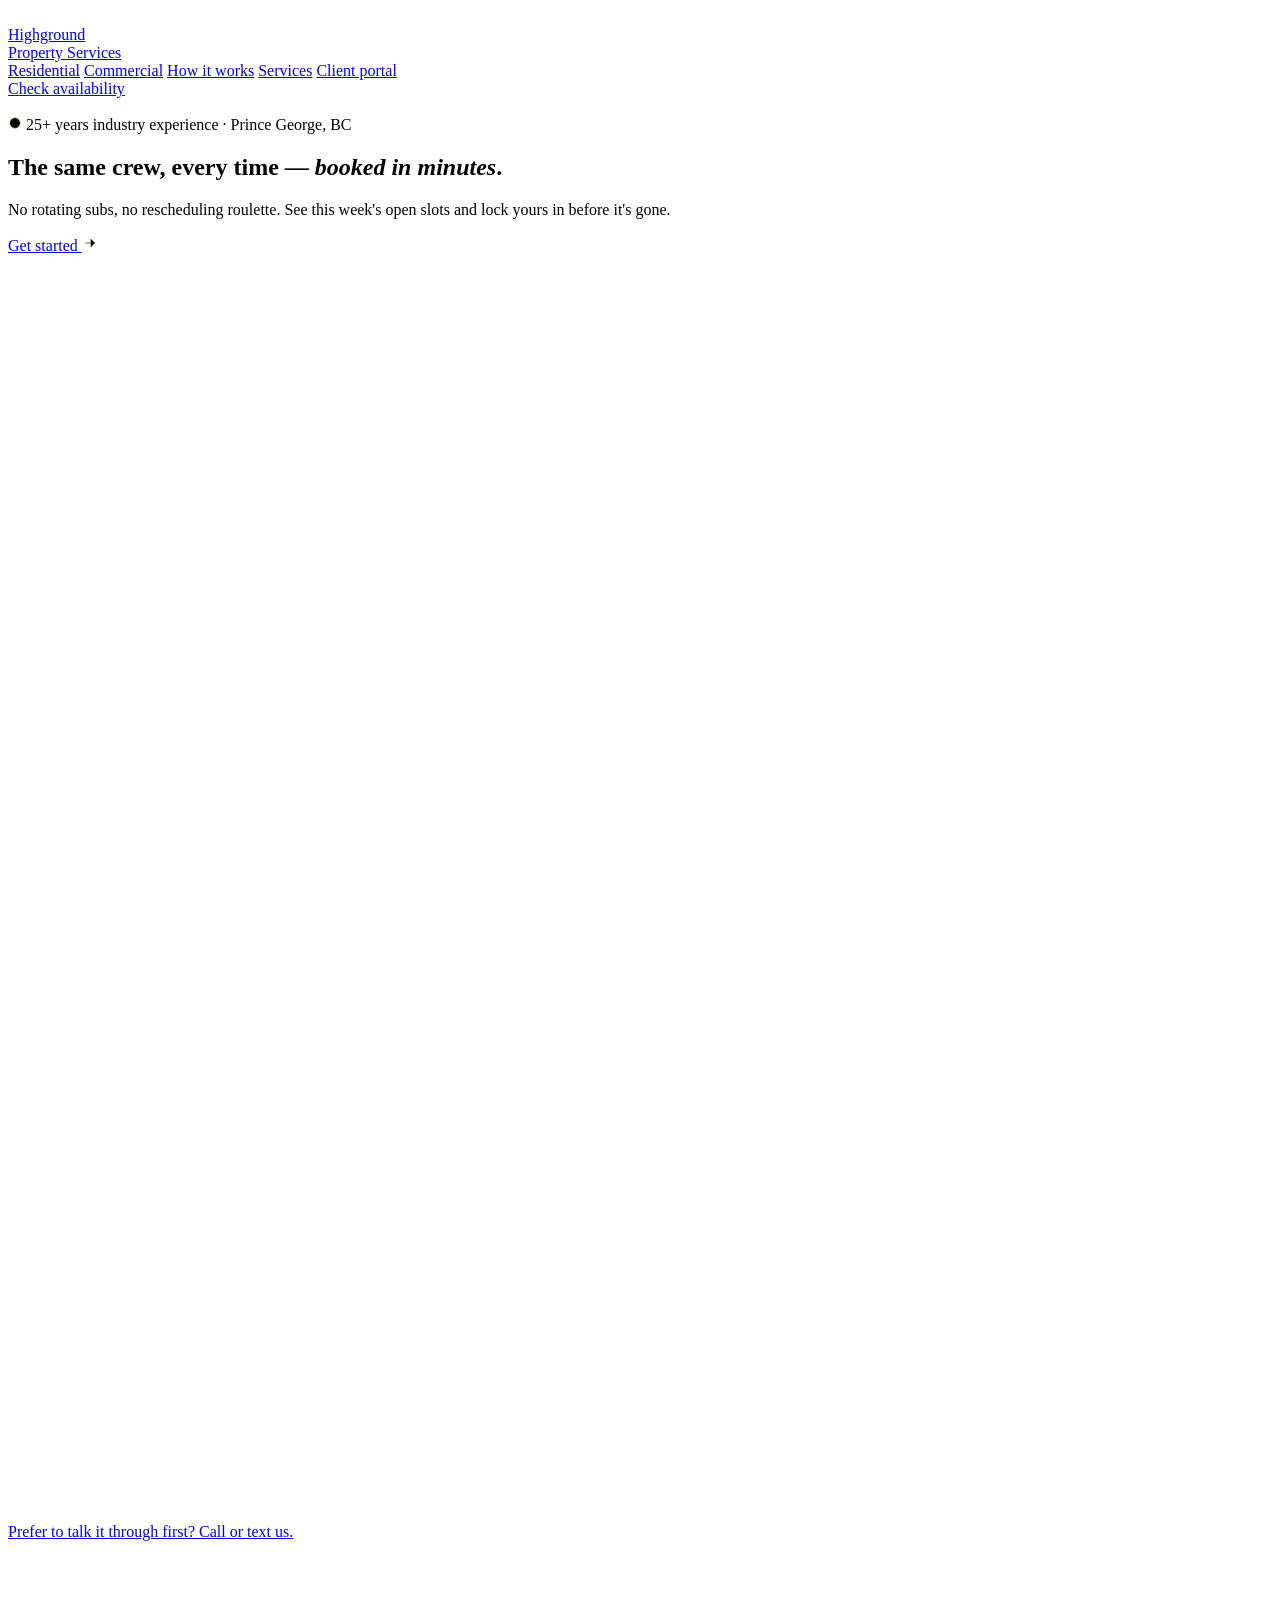
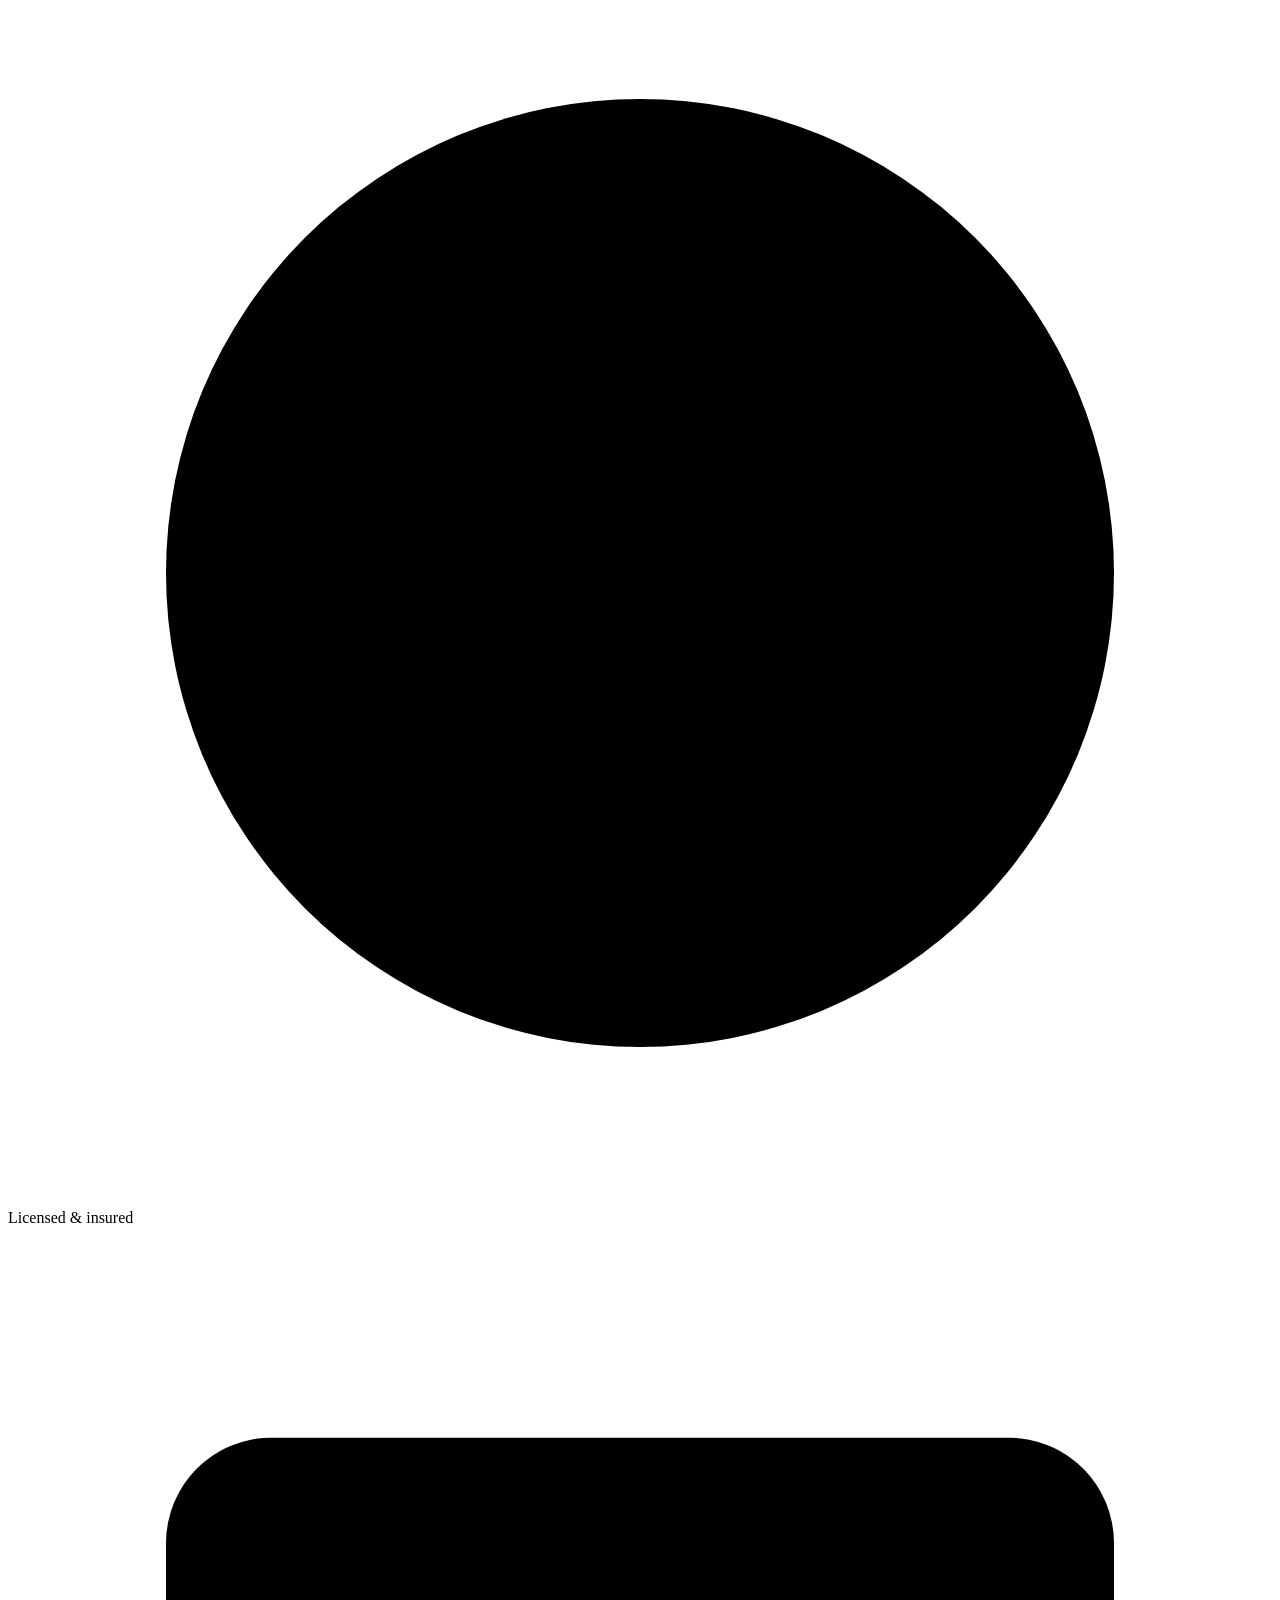
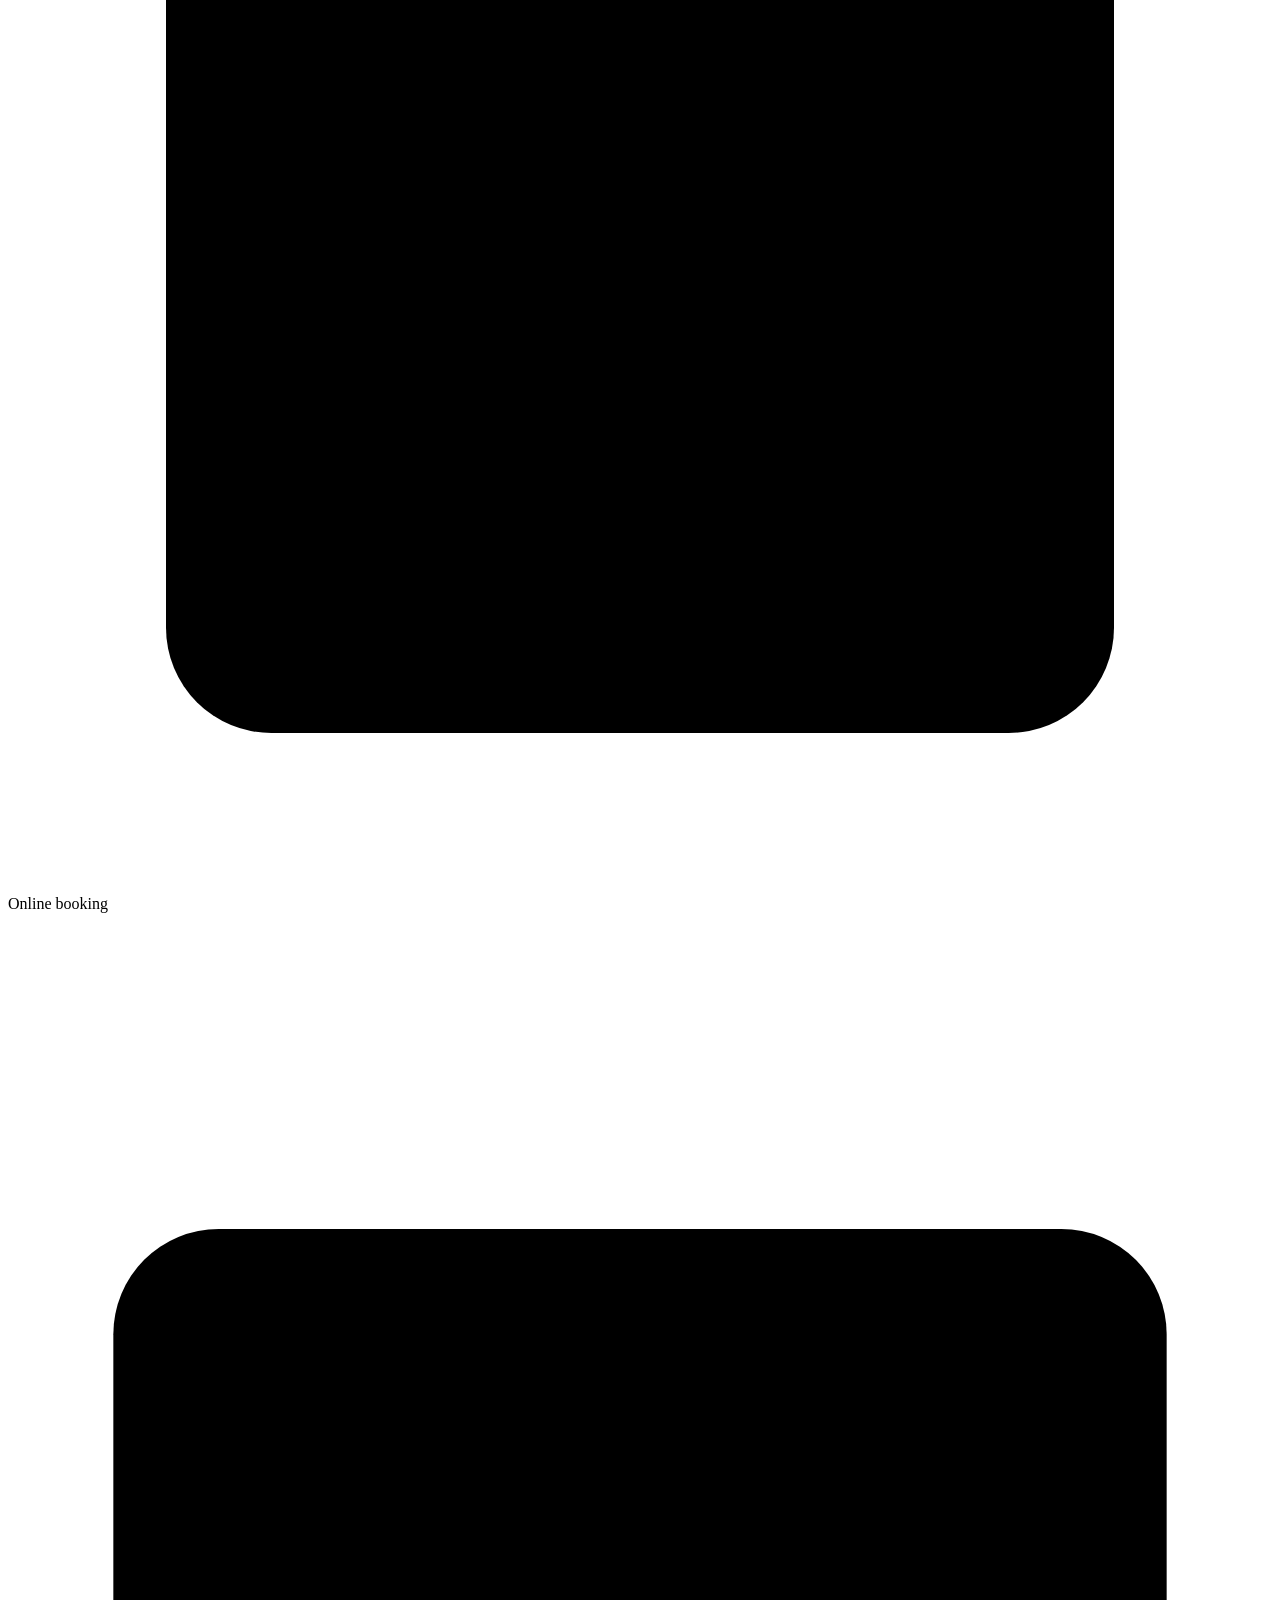
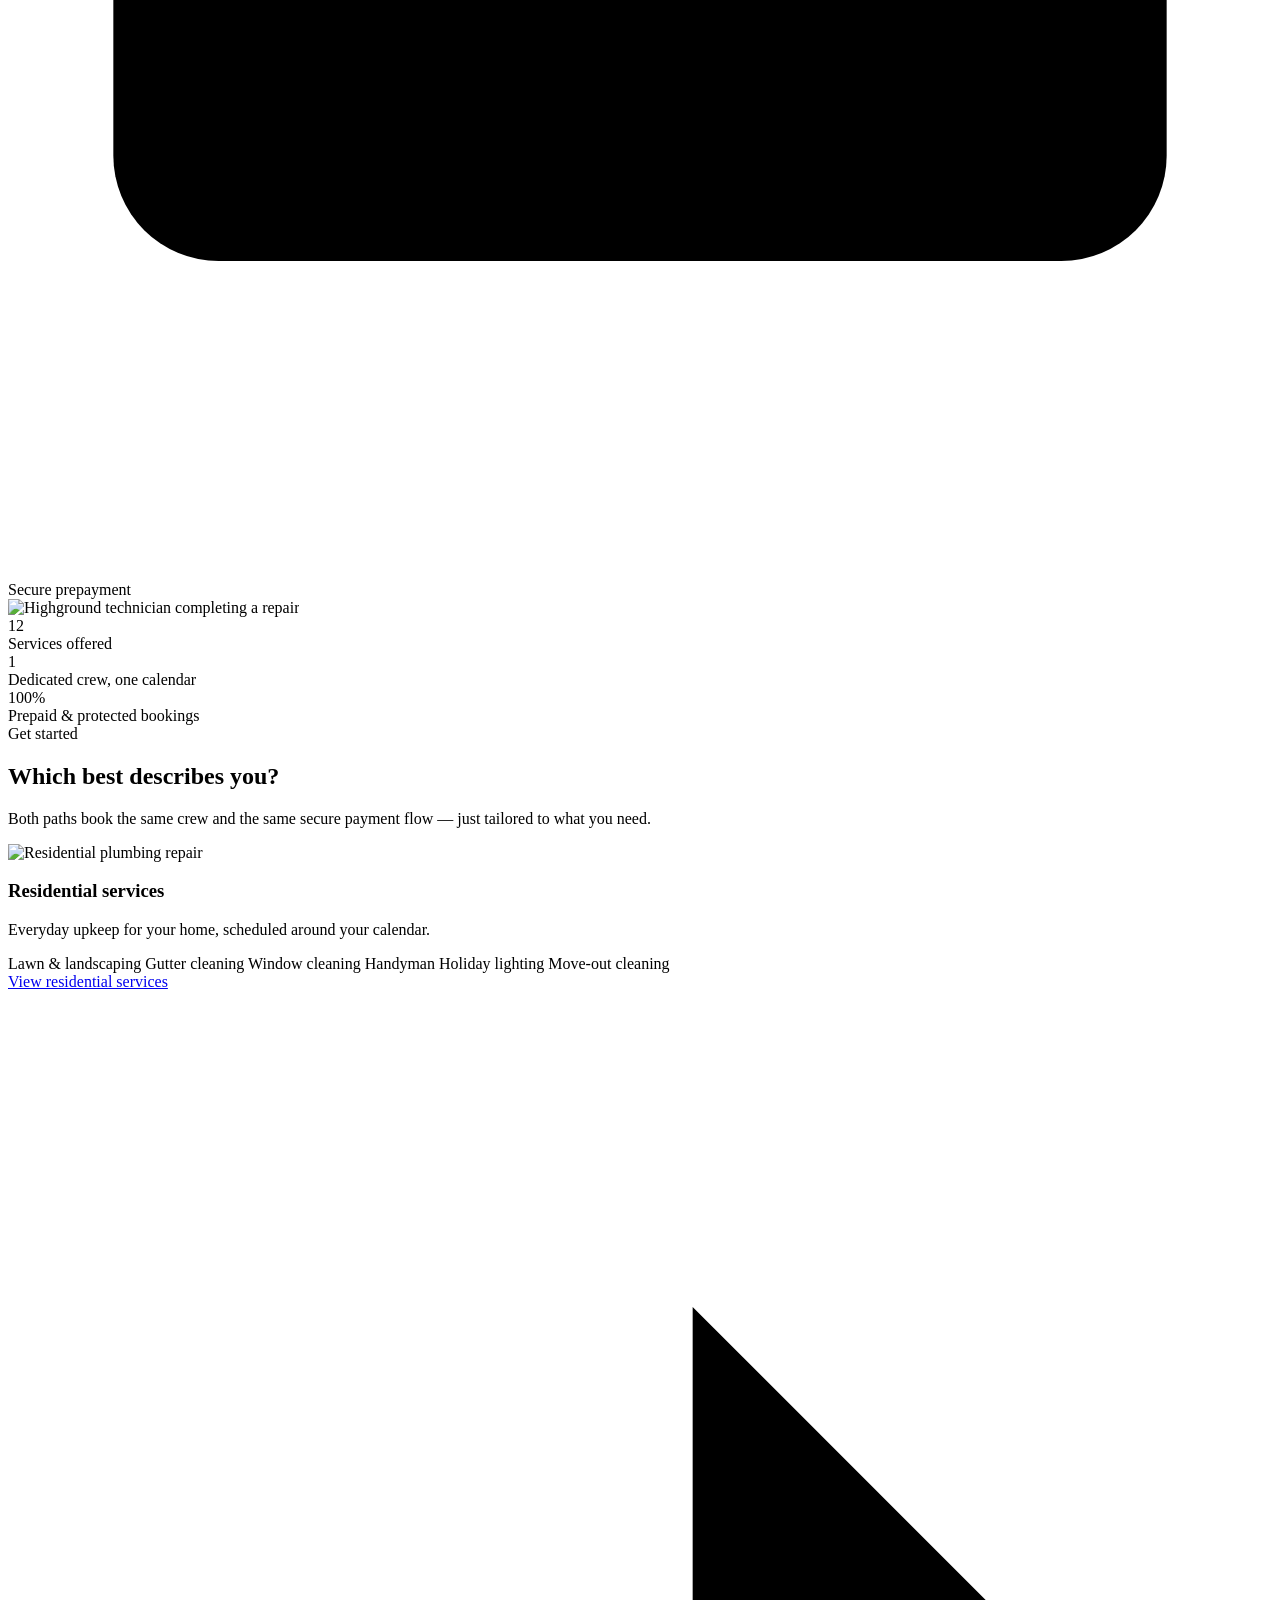
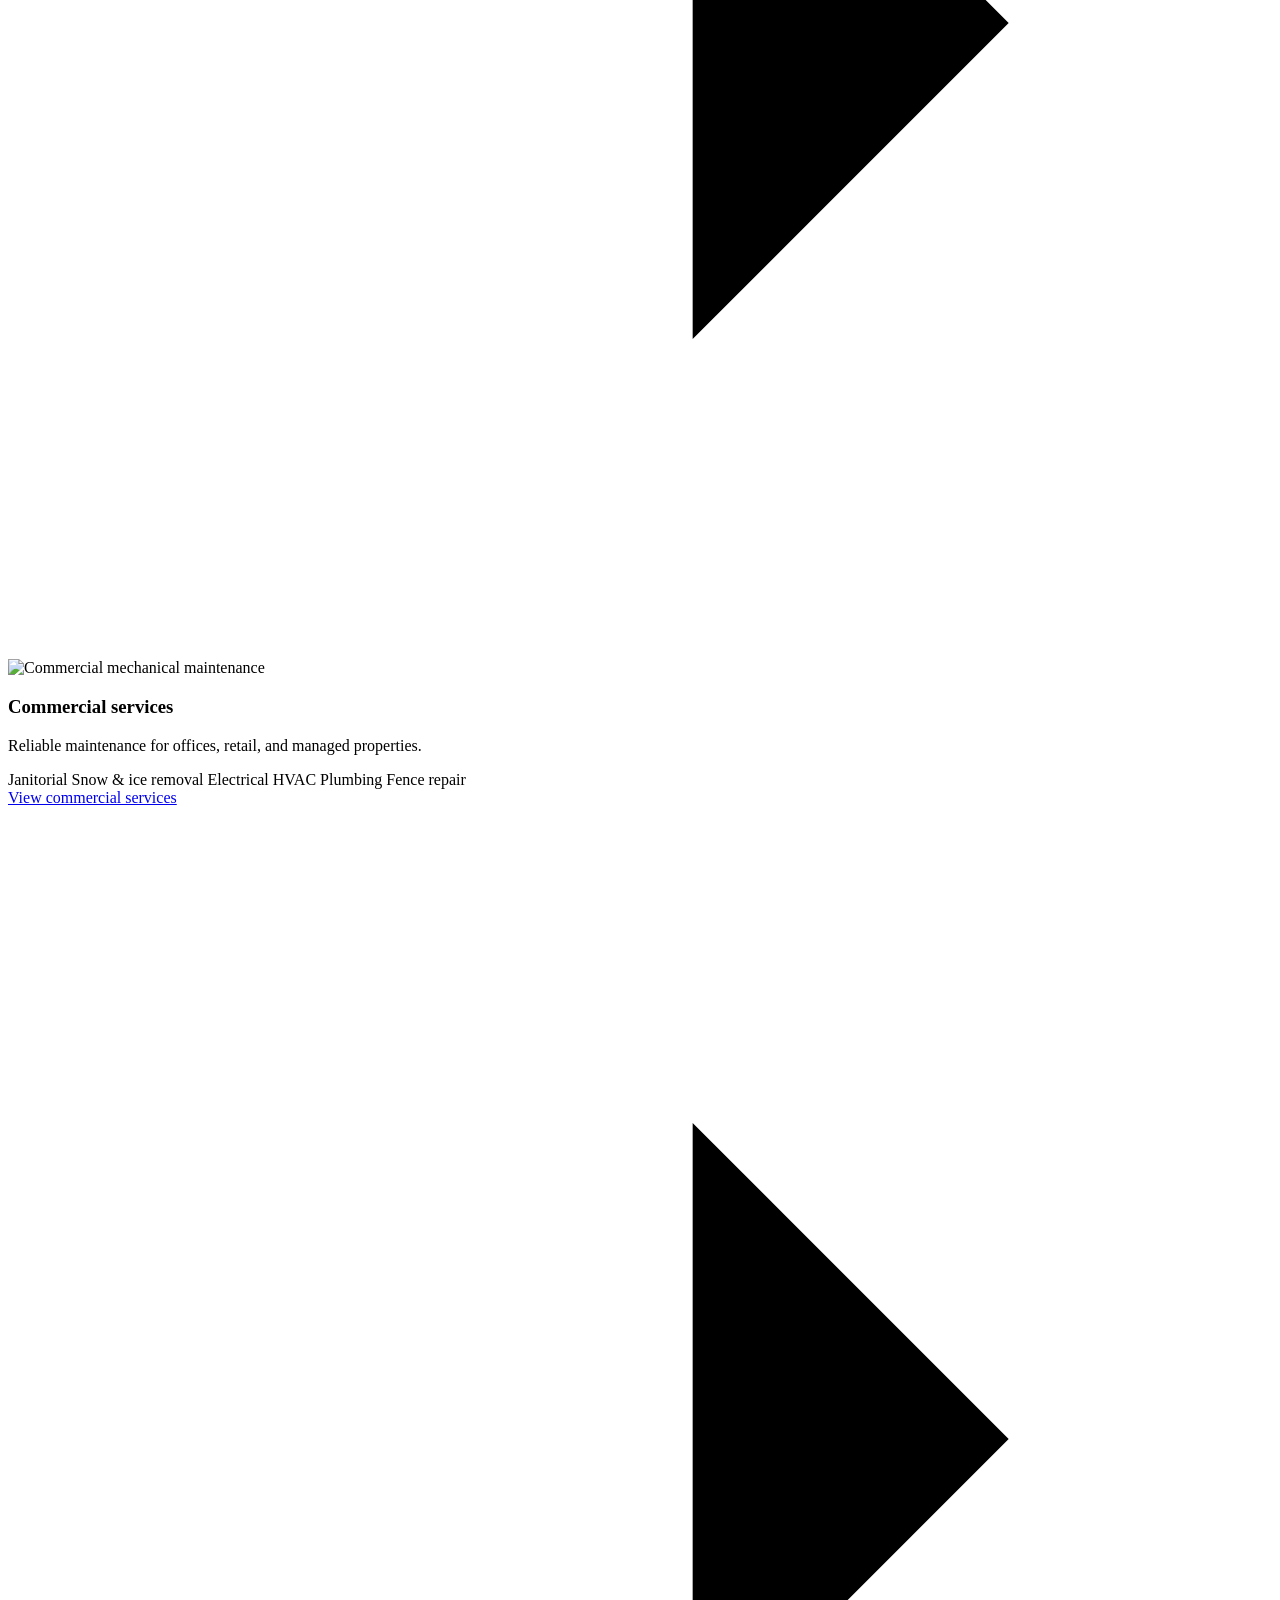
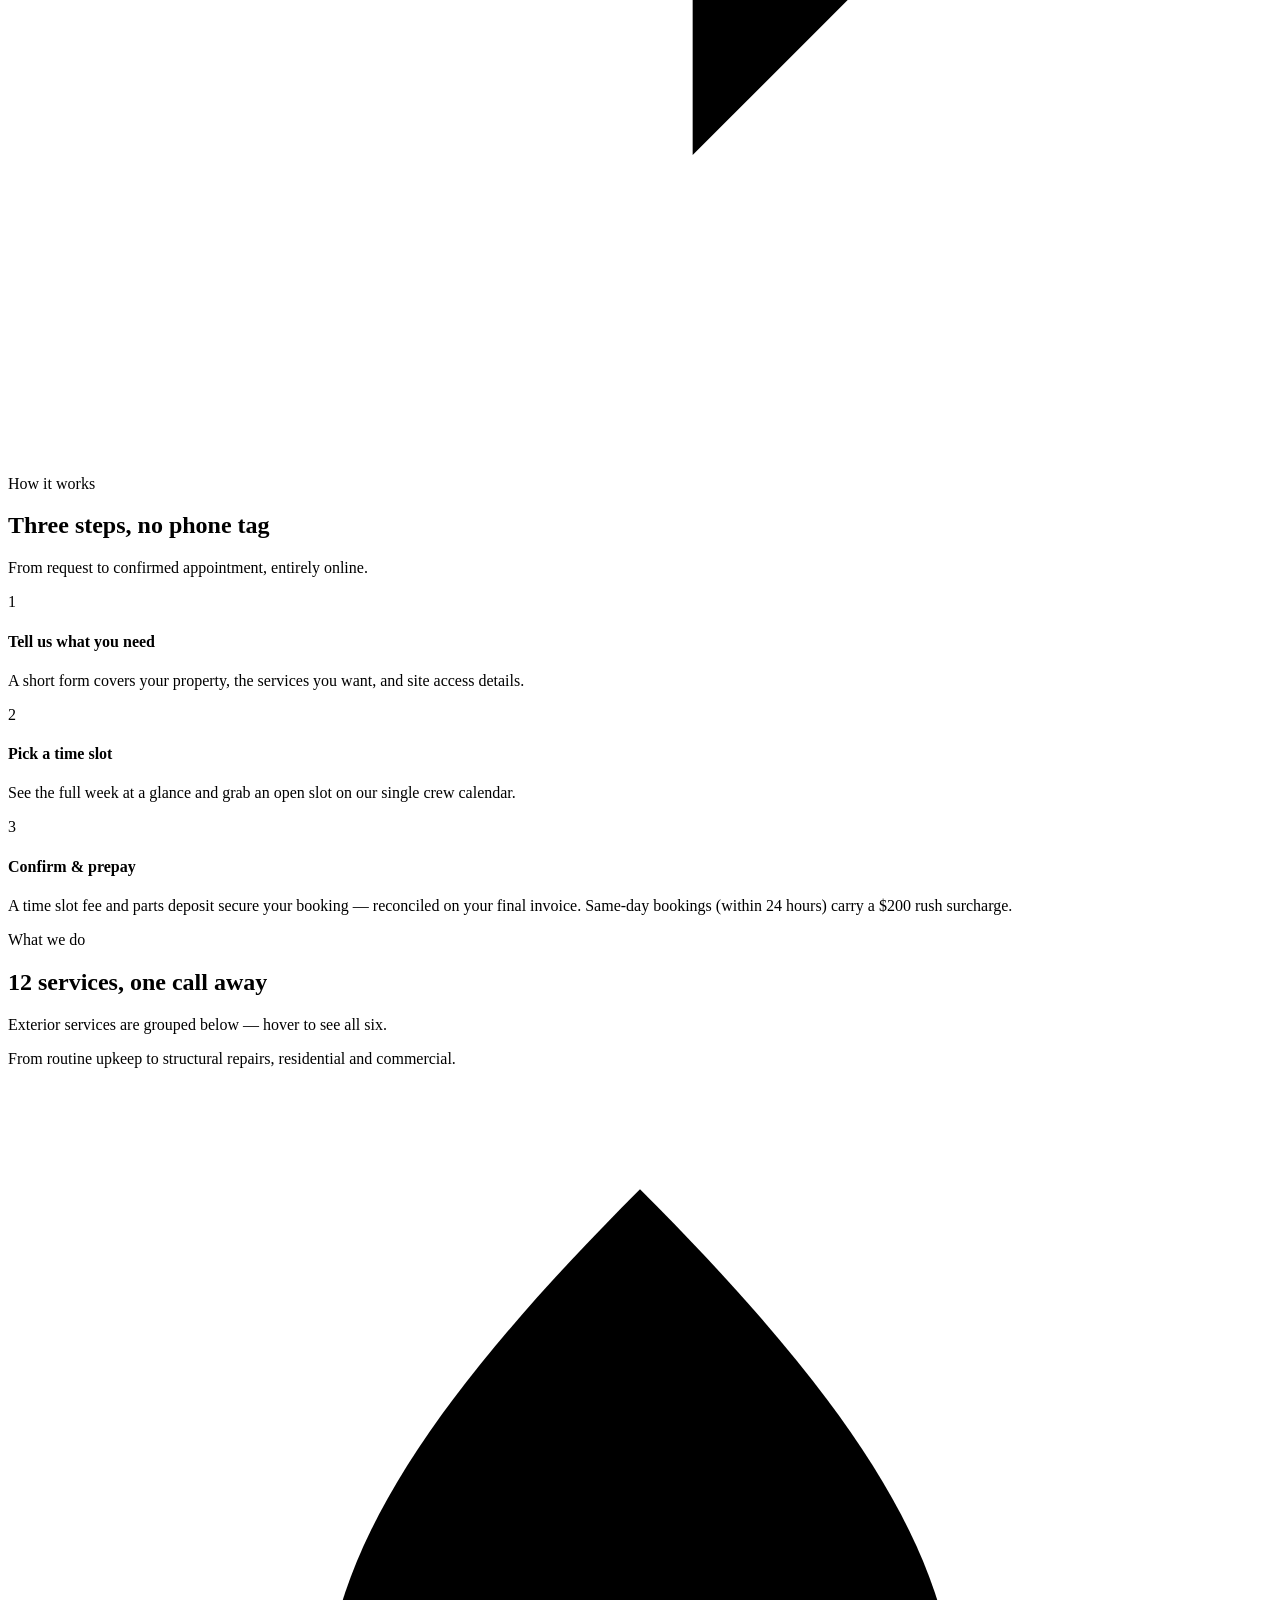
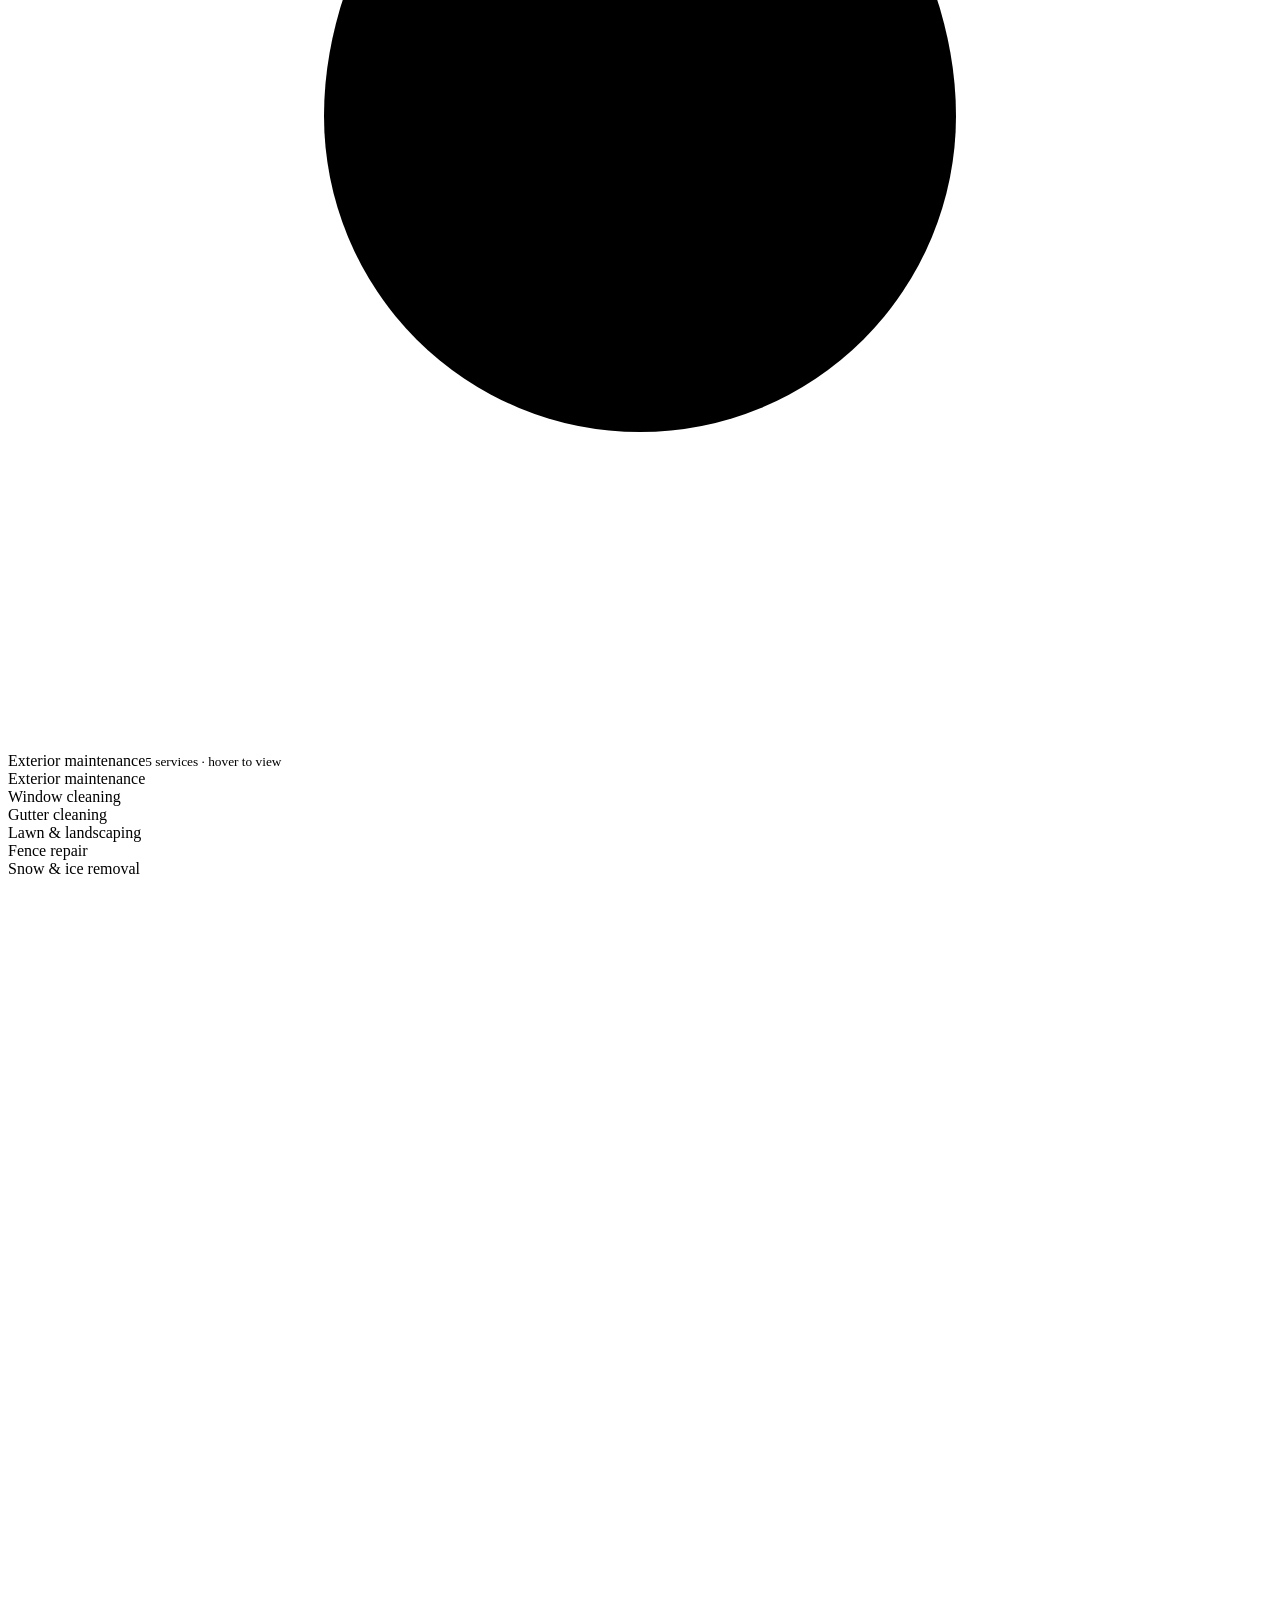
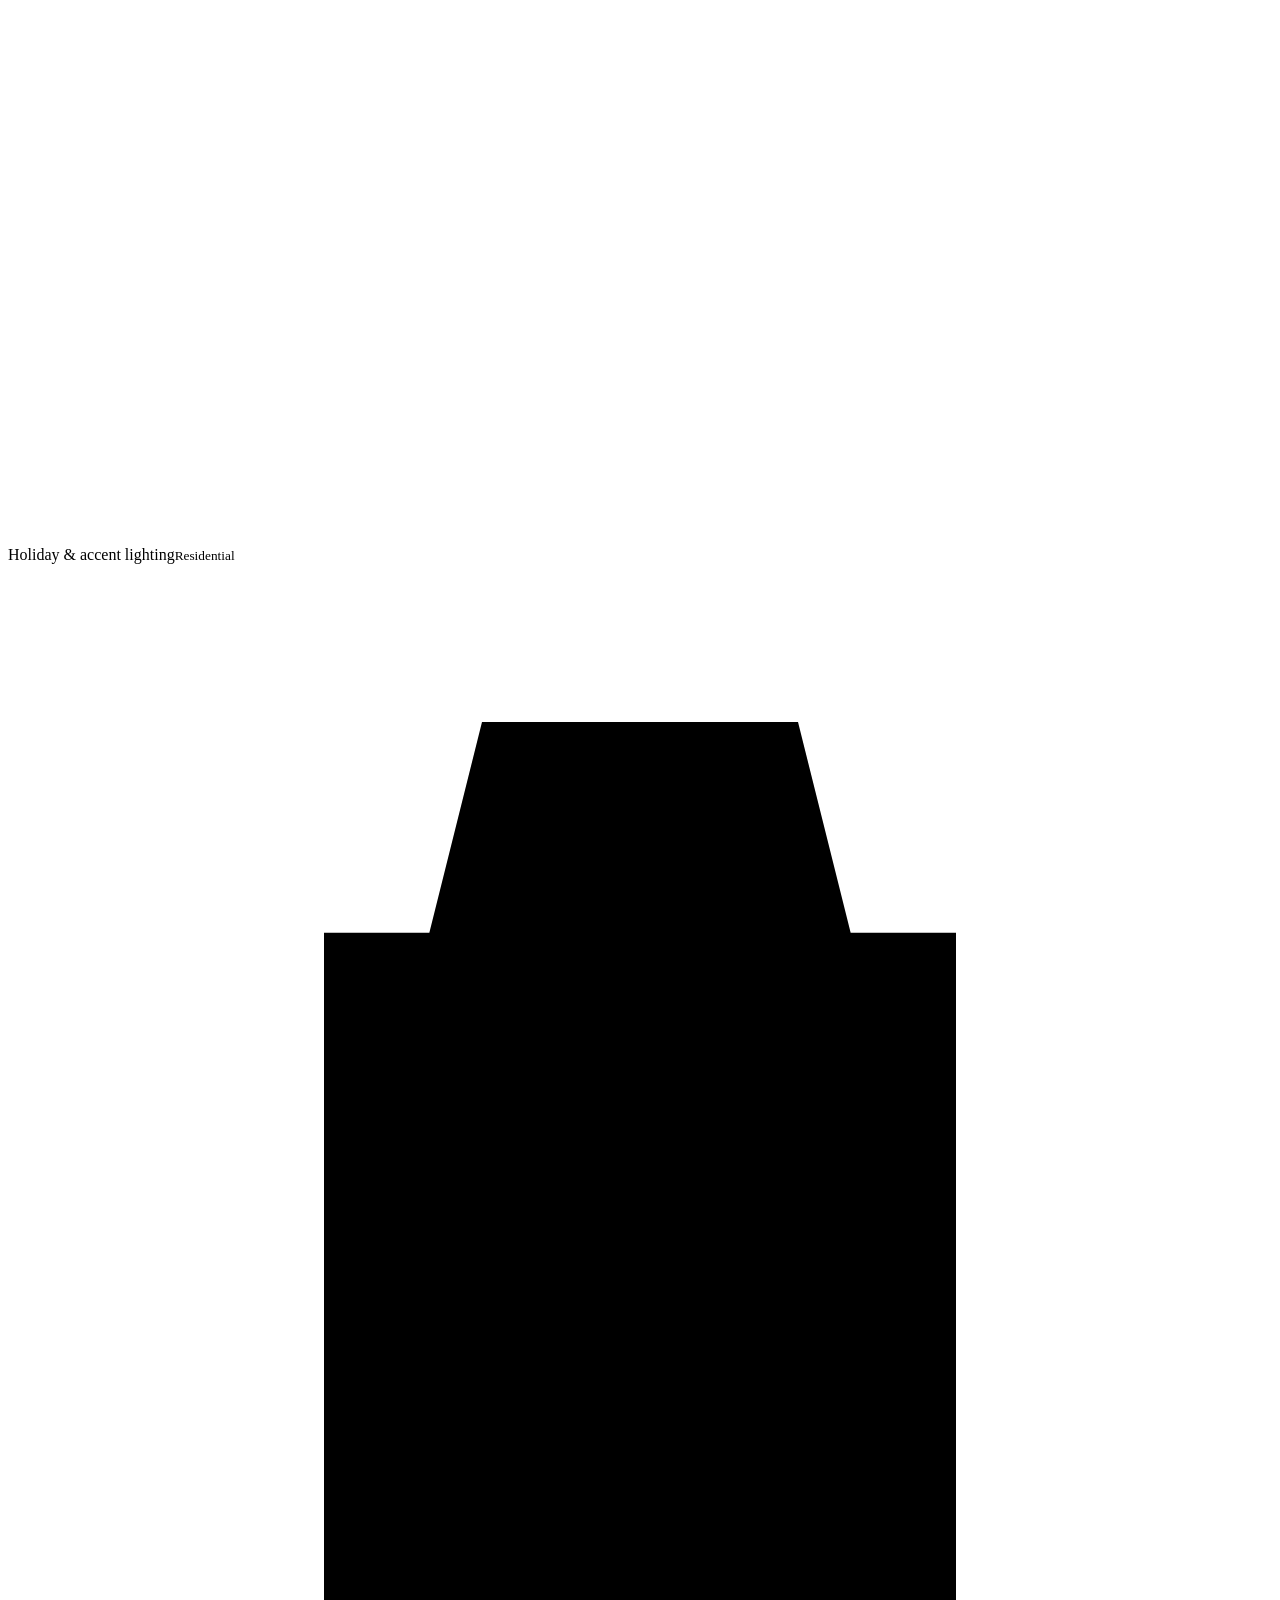
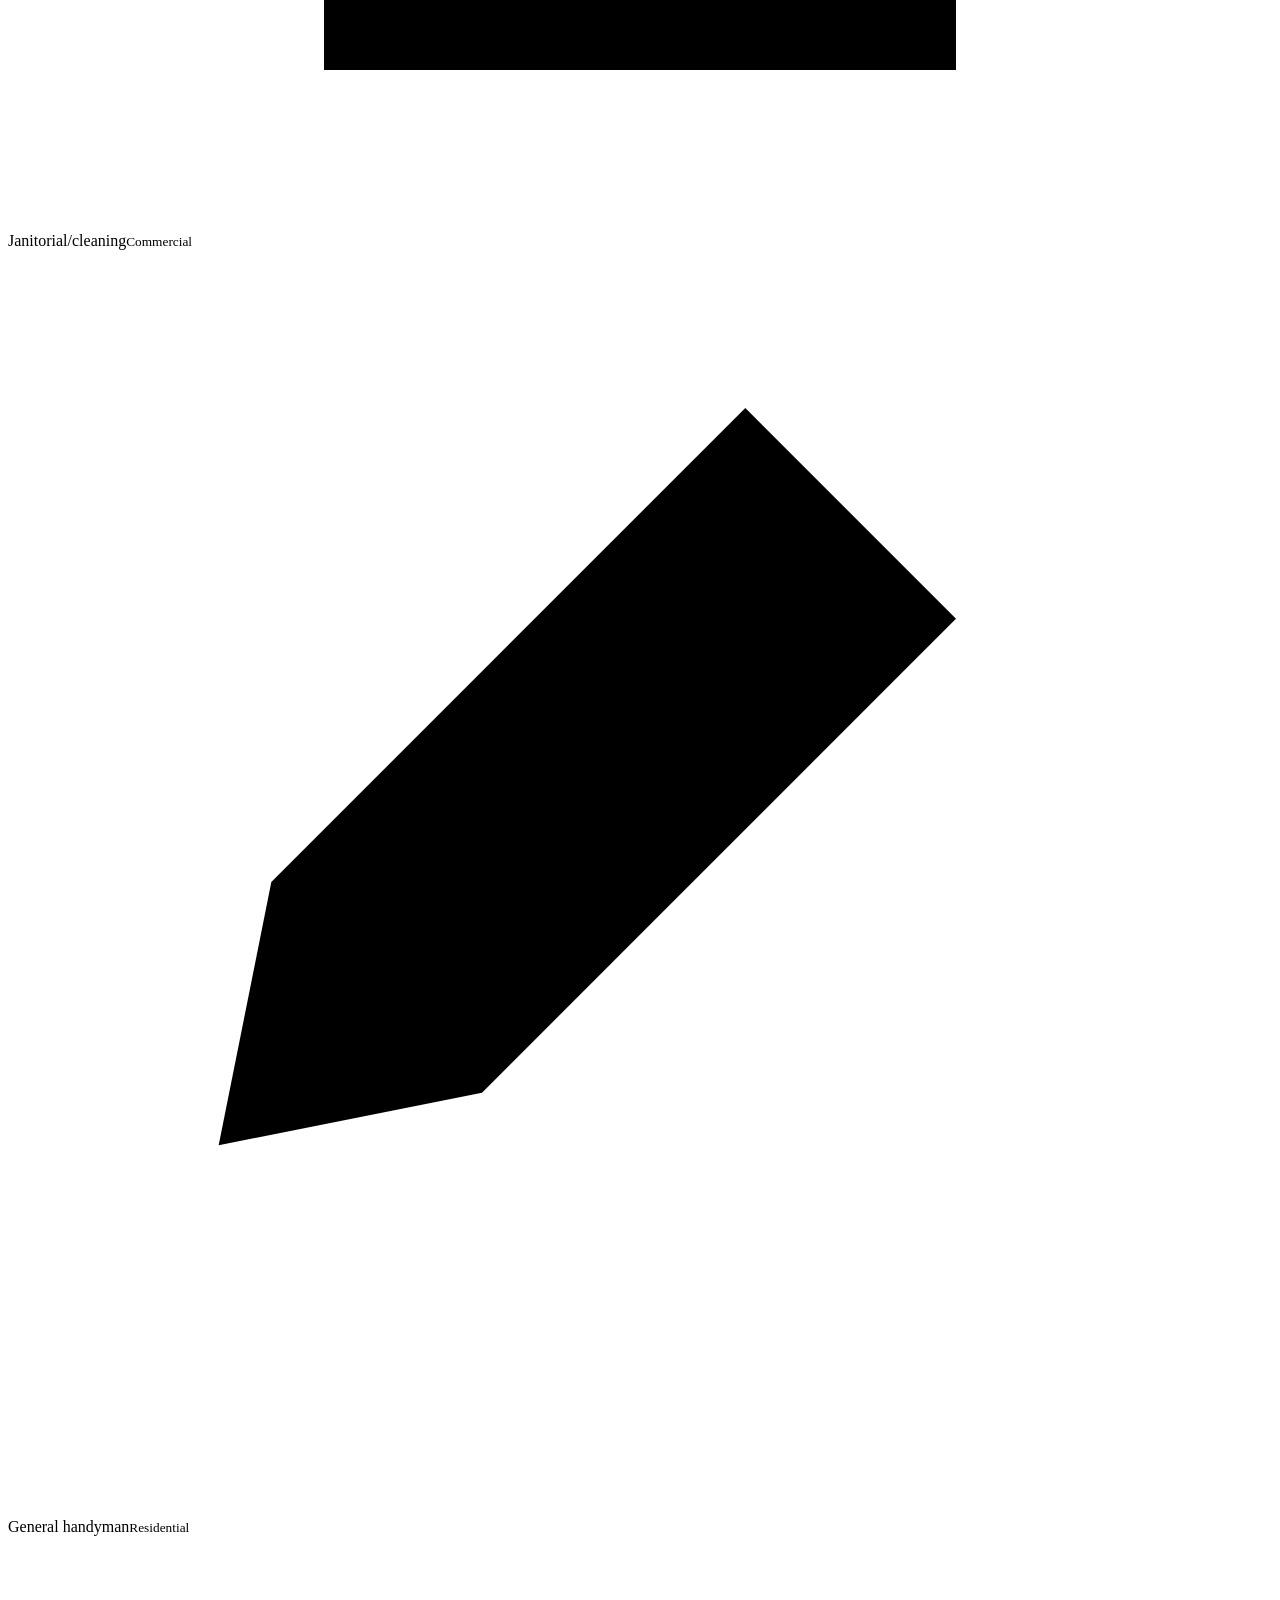
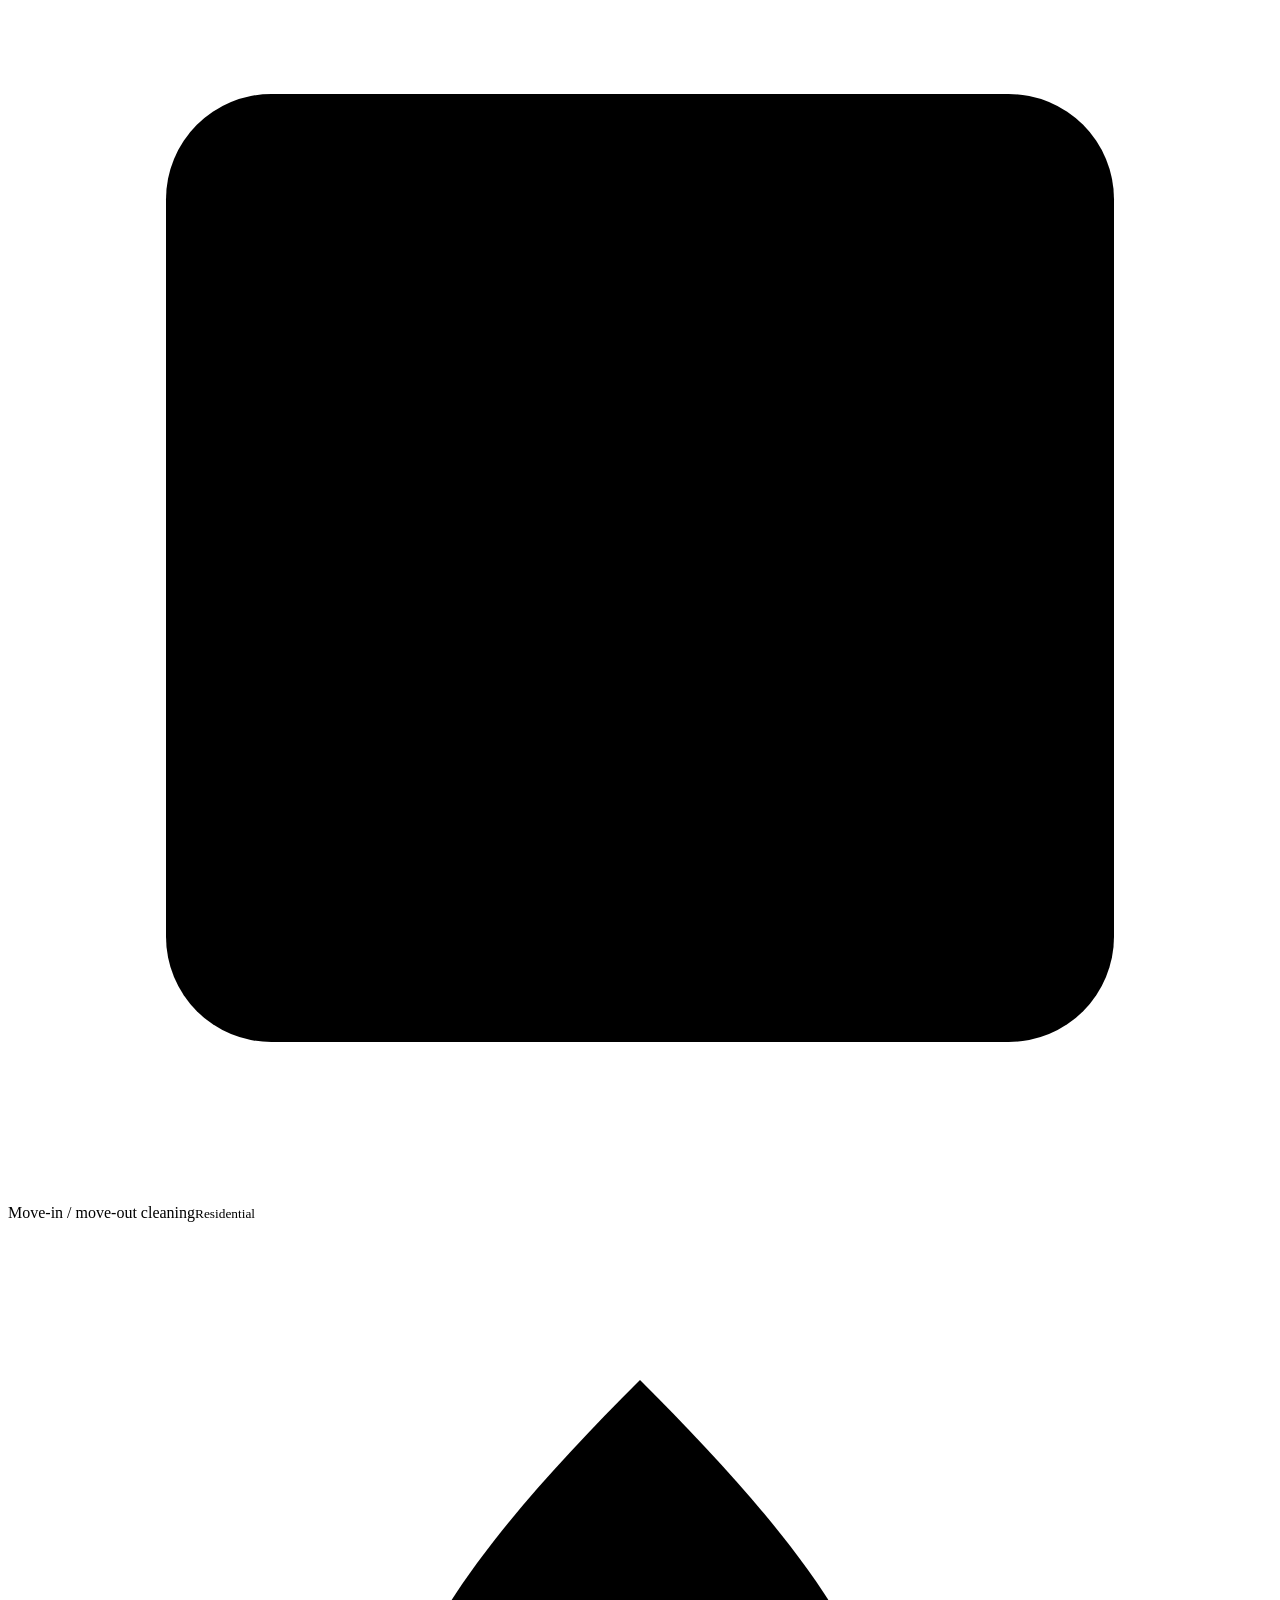
==== index.html @ 037c45a0 "Add index.html" ====
<!DOCTYPE html>
<html lang="en">
<head>
<meta charset="UTF-8">
<meta name="viewport" content="width=device-width, initial-scale=1.0">
<title>Highground Property Services | Residential & Commercial Property Maintenance</title>
<link rel="preconnect" href="https://fonts.googleapis.com">
<link rel="preconnect" href="https://fonts.gstatic.com" crossorigin>
<link href="https://fonts.googleapis.com/css2?family=Sora:wght@400;500;600;700;800&family=Inter:wght@400;500;600&display=swap" rel="stylesheet">
<link rel="icon" href="logo-assets/HGPS_icon_transparent.png">
<link rel="stylesheet" href="styles.css">
</head>
<body>

<header>
  <nav>
    <a href="index.html" class="logo">
      <img src="logo-assets/HGPS_brand_mark_ongold.png" alt="" class="logo-mark">
      <div class="logo-text">
        <div class="logo-title">Highground</div>
        <div class="logo-subtitle">Property Services</div>
      </div>
    </a>
    <div class="nav-links">      <a href="#fork">Residential</a>      <a href="#fork">Commercial</a>      <a href="#how-it-works">How it works</a>      <a href="#services">Services</a>      <a href="client-portal.html">Client portal</a>    </div>
    <a href="#fork" class="btn btn-primary">Check availability</a>
  </nav>
</header>
<section class="hero">
  <div class="wrap hero-inner">
    <img src="logo-assets/HGPS_icon_transparent.png" alt="" class="hero-logo-ghost" aria-hidden="true">
    <div style="position:relative;z-index:1;">
      <span class="eyebrow">
        <svg class="icon" style="width:14px;height:14px;stroke:#e0c368;" viewBox="0 0 24 24"><path d="M9 12l2 2 4-4"/><circle cx="12" cy="12" r="9"/></svg>
        25+ years industry experience &middot; Prince George, BC
      </span>
      <h1>The same crew, every time &mdash; <em>booked in minutes</em>.</h1>
      <p class="lead">No rotating subs, no rescheduling roulette. See this week's open slots and lock yours in before it's gone.</p>
      <div class="hero-actions">
        <a href="#fork" class="btn btn-primary">Get started <svg class="icon" style="width:16px;height:16px;stroke:#2b2004;" viewBox="0 0 24 24"><path d="M5 12h14M13 6l6 6-6 6"/></svg></a>
        <a href="#how-it-works" class="btn btn-ghost" style="color:#fff;border-color:rgba(255,255,255,0.25);">See how it works</a>
      </div>
      <a href="tel:+10000000000" class="hero-tel">
        <svg viewBox="0 0 24 24" fill="none" stroke-width="1.8" stroke-linecap="round" stroke-linejoin="round"><path d="M22 16.92v3a2 2 0 0 1-2.18 2 19.79 19.79 0 0 1-8.63-3.07 19.5 19.5 0 0 1-6-6 19.79 19.79 0 0 1-3.07-8.67A2 2 0 0 1 4.11 2h3a2 2 0 0 1 2 1.72c.127.96.362 1.903.7 2.81a2 2 0 0 1-.45 2.11L8.09 9.91a16 16 0 0 0 6 6l1.27-1.27a2 2 0 0 1 2.11-.45c.907.338 1.85.573 2.81.7A2 2 0 0 1 22 16.92z"/></svg>
        Prefer to talk it through first? Call or text us.
      </a>
      <div class="hero-trust">        <div class="trust-item"><svg viewBox="0 0 24 24"><path d="M9 12l2 2 4-4"/><circle cx="12" cy="12" r="9"/></svg>Licensed &amp; insured</div>        <div class="trust-item"><svg viewBox="0 0 24 24"><rect x="3" y="4" width="18" height="17" rx="2"/><path d="M8 2v4M16 2v4M3 10h18"/></svg>Online booking</div>        <div class="trust-item"><svg viewBox="0 0 24 24"><rect x="2" y="6" width="20" height="12" rx="2"/><path d="M2 10h20"/></svg>Secure prepayment</div>      </div>
    </div>

    <div style="position:relative;z-index:1;">
      <img src="photos/hero-crew.jpg" alt="Highground technician completing a repair" class="hero-photo">
    </div>
  </div>

  <div class="stats-bar">
    <div class="wrap stats-grid">      <div class="stat"><div class="num">12</div><div class="cap">Services offered</div></div>      <div class="stat"><div class="num">1</div><div class="cap">Dedicated crew, one calendar</div></div>      <div class="stat"><div class="num">100%</div><div class="cap">Prepaid &amp; protected bookings</div></div>    </div>
  </div>
</section>

<section id="fork">
  <div class="wrap">
    <div class="section-head">
      <span class="kicker">Get started</span>
      <h2>Which best describes you?</h2>
      <p>Both paths book the same crew and the same secure payment flow &mdash; just tailored to what you need.</p>
    </div>
    <div class="fork-grid">
      <div class="fork-card">
        <img src="photos/residential-work.jpg" alt="Residential plumbing repair" class="fork-photo">
        <div class="fork-card-body">
          <h3>Residential services</h3>
          <p class="desc">Everyday upkeep for your home, scheduled around your calendar.</p>
          <div class="tag-list">            <span class="tag">Lawn &amp; landscaping</span>            <span class="tag">Gutter cleaning</span>            <span class="tag">Window cleaning</span>            <span class="tag">Handyman</span>            <span class="tag">Holiday lighting</span>            <span class="tag">Move-out cleaning</span>          </div>
          <a href="residential-request.html" class="fork-cta">View residential services <svg viewBox="0 0 24 24"><path d="M5 12h14M13 6l6 6-6 6"/></svg></a>
        </div>
      </div>

      <div class="fork-card">
        <img src="photos/commercial-work.jpg" alt="Commercial mechanical maintenance" class="fork-photo">
        <div class="fork-card-body">
          <h3>Commercial services</h3>
          <p class="desc">Reliable maintenance for offices, retail, and managed properties.</p>
          <div class="tag-list">            <span class="tag">Janitorial</span>            <span class="tag">Snow &amp; ice removal</span>            <span class="tag">Electrical</span>            <span class="tag">HVAC</span>            <span class="tag">Plumbing</span>            <span class="tag">Fence repair</span>          </div>
          <a href="commercial-request.html" class="fork-cta">View commercial services <svg viewBox="0 0 24 24"><path d="M5 12h14M13 6l6 6-6 6"/></svg></a>
        </div>
      </div>
    </div>
  </div>
</section>

<section class="steps" id="how-it-works">
  <div class="wrap">
    <div class="section-head">
      <span class="kicker">How it works</span>
      <h2>Three steps, no phone tag</h2>
      <p>From request to confirmed appointment, entirely online.</p>
    </div>
    <div class="steps-grid">      <div class="step">
        <div class="step-num">1</div>
        <h4>Tell us what you need</h4>
        <p>A short form covers your property, the services you want, and site access details.</p>
      </div>      <div class="step">
        <div class="step-num">2</div>
        <h4>Pick a time slot</h4>
        <p>See the full week at a glance and grab an open slot on our single crew calendar.</p>
      </div>      <div class="step">
        <div class="step-num">3</div>
        <h4>Confirm &amp; prepay</h4>
        <p>A time slot fee and parts deposit secure your booking &mdash; reconciled on your final invoice. Same-day bookings (within 24 hours) carry a $200 rush surcharge.</p>
      </div>    </div>
  </div>
</section>

<section id="services">
  <div class="wrap">
    <div class="section-head">
      <span class="kicker">What we do</span>
      <h2>12 services, one call away</h2>
      <p class="sub-note">Exterior services are grouped below &mdash; hover to see all six.</p>
      <p>From routine upkeep to structural repairs, residential and commercial.</p>
    </div>
    <div class="services-grid">      <div class="service-chip service-group">
        <svg viewBox="0 0 24 24"><path d="M12 2C8 6 6 9 6 12a6 6 0 0012 0c0-3-2-6-6-10z"/></svg>
        <span>Exterior maintenance</span><small>5 services &middot; hover to view</small>
        <div class="service-dropdown">
          <div class="dropdown-label">Exterior maintenance</div>
          <div class="dropdown-list">            <div>Window cleaning</div>            <div>Gutter cleaning</div>            <div>Lawn &amp; landscaping</div>            <div>Fence repair</div>            <div>Snow &amp; ice removal</div>          </div>
        </div>
      </div>      <div class="service-chip"><svg viewBox="0 0 24 24"><path d="M12 2v6M12 16v6M4.9 4.9l4.2 4.2M14.9 14.9l4.2 4.2M2 12h6M16 12h6M4.9 19.1l4.2-4.2M14.9 9.1l4.2-4.2"/></svg><span>Holiday &amp; accent lighting</span><small>Residential</small></div>      <div class="service-chip"><svg viewBox="0 0 24 24"><path d="M3 7h18M6 7v14h12V7M9 3h6l1 4H8l1-4z"/></svg><span>Janitorial/cleaning</span><small>Commercial</small></div>      <div class="service-chip"><svg viewBox="0 0 24 24"><path d="M14 3l-2 2m2-2l4 4-9 9-5 1 1-5 9-9zM4 21h16"/></svg><span>General handyman</span><small>Residential</small></div>      <div class="service-chip"><svg viewBox="0 0 24 24"><rect x="3" y="3" width="18" height="18" rx="2"/><path d="M9 3v18M3 9h6"/></svg><span>Move-in / move-out cleaning</span><small>Residential</small></div>      <div class="service-chip"><svg viewBox="0 0 24 24"><path d="M12 3c3 3 5 5.5 5 8.5a5 5 0 01-10 0C7 8.5 9 6 12 3z"/></svg><span>Plumbing repair</span><small>Commercial</small></div>      <div class="service-chip"><svg viewBox="0 0 24 24"><path d="M13 2L4 14h6l-1 8 9-12h-6l1-8z"/></svg><span>Electrical repair</span><small>Commercial</small></div>      <div class="service-chip"><svg viewBox="0 0 24 24"><rect x="4" y="7" width="16" height="12" rx="2"/><path d="M9 3v4M15 3v4M8 13h3M13 13h3"/></svg><span>HVAC maintenance</span><small>Commercial</small></div>    </div>
    <div style="margin-top:48px;text-align:center;">
      <a href="#fork" class="btn btn-primary">Check availability</a>
      <p style="font-size:13px;color:var(--ink-soft);margin:12px 0 0;">Usually confirmed within 1 business day.</p>
    </div>
  </div>
</section>

<section>
  <div class="wrap">
    <div class="trust-section with-photo">
      <div>
        <p class="quote">&ldquo;Highground showed up exactly when they said they would, and I booked the whole job online without a single phone call.&rdquo;</p>
        <div class="testimonial-attr">
          <div>
            <div style="font-size:13.5px;font-weight:600;color:#fff;">Dana R.</div>
            <div style="font-size:12px;color:#9fb3bd;">Homeowner, Prince George</div>
          </div>
        </div>
        <div class="trust-badges">          <div class="trust-item" style="color:#c9d3d8;"><svg viewBox="0 0 24 24" style="stroke:#e0c368;"><path d="M9 12l2 2 4-4"/><circle cx="12" cy="12" r="9"/></svg>25+ years industry experience</div>          <div class="trust-item" style="color:#c9d3d8;"><svg viewBox="0 0 24 24" style="stroke:#e0c368;"><path d="M9 12l2 2 4-4"/><circle cx="12" cy="12" r="9"/></svg>Fully licensed &amp; insured</div>          <div class="trust-item" style="color:#c9d3d8;"><svg viewBox="0 0 24 24" style="stroke:#e0c368;"><rect x="2" y="6" width="20" height="12" rx="2"/><path d="M2 10h20"/></svg>Secure online payment</div>        </div>
      </div>
      <img src="photos/residential-work.jpg" alt="" class="testimonial-photo">
    </div>
  </div>
</section>

<section id="faq" style="background:var(--white);">
  <div class="wrap faq-shell">
    <div class="section-head">
      <span class="kicker">FAQ</span>
      <h2>Common questions</h2>
      <p>Still unsure about something? Reach out and we'll walk you through it.</p>
    </div>
    <div class="faq-list">      <details class="faq-item">
        <summary>What areas do you service?</summary>
        <p>Prince George, BC and the surrounding area, residential and commercial. Not sure you're in range? Send your address when you request service.</p>
      </details>      <details class="faq-item">
        <summary>How does online booking work?</summary>
        <p>Pick an open slot on our single crew calendar and pay a time-slot fee plus parts deposit to confirm. Reconciled on your final invoice.</p>
      </details>      <details class="faq-item">
        <summary>Are you licensed and insured?</summary>
        <p>Yes &mdash; fully licensed and insured, residential and commercial.</p>
      </details>      <details class="faq-item">
        <summary>Can I reschedule or cancel a booking?</summary>
        <p>Yes &mdash; just reach out and we'll move your slot. Deposits carry over to the new visit. Cancelling within 48 hours of appointment may require a rescheduling fee.</p>
      </details>      <details class="faq-item">
        <summary>Do you offer same-day service?</summary>
        <p>Yes, subject to crew availability &mdash; same-day bookings (within 24 hours) carry a $200 rush surcharge on top of the standard time slot fee.</p>
      </details>      <details class="faq-item">
        <summary>What if my job needs more than the estimated time?</summary>
        <p>We'll flag it before continuing. Your prepaid fee and deposit are credit toward the final invoice, not a fixed quote.</p>
      </details>    </div>
  </div>
</section>

<footer id="contact">
  <div class="wrap">
    <div class="footer-grid">
      <div class="footer-col">
        <img src="logo-assets/HGPS_white_lockup_transparent.png" alt="Highground Property Services" style="height:44px;width:auto;margin-bottom:16px;">
        <p style="font-size:13.5px;color:#9fb3bd;max-width:260px;">Residential and commercial property maintenance, booked and paid online in minutes &mdash; built on 25+ years of hands-on construction and maintenance experience.</p>
      </div>
      <div class="footer-col">
        <h5>Company</h5>
        <a href="index.html#services">About</a>
        <a href="index.html#services">Service area</a>
        <a href="index.html#contact">Contact</a>
      </div>
      <div class="footer-col">
        <h5>Services</h5>
        <a href="residential-request.html">Residential</a>
        <a href="commercial-request.html">Commercial</a>
        <a href="client-portal.html">Client portal</a>
      </div>
      <div class="footer-col">
        <h5>Contact</h5>
        <a href="tel:+10000000000">(000) 000-0000</a>
        <a href="mailto:info@highgroundpropertyservices.com">info@highgroundpropertyservices.com</a>
        <a href="https://www.google.com/maps/search/?api=1&query=Prince%20George%2C%20BC" target="_blank" rel="noopener">Prince George, BC</a>
      </div>
    </div>
    <div class="footer-bottom">
      <span>&copy; 2026 Highground Property Services. All rights reserved.</span>
      <span>Licensed &amp; insured</span>
    </div>
  </div>
</footer>
<div class="mobile-bar">
  <div class="mobile-bar-row">
    <a href="#fork" class="btn btn-primary">Check availability</a>
    <a href="tel:+10000000000" class="btn btn-ghost">
      <svg class="icon" style="width:14px;height:14px;stroke:var(--navy);" viewBox="0 0 24 24" fill="none" stroke-width="2" stroke-linecap="round" stroke-linejoin="round"><path d="M22 16.92v3a2 2 0 0 1-2.18 2 19.79 19.79 0 0 1-8.63-3.07 19.5 19.5 0 0 1-6-6 19.79 19.79 0 0 1-3.07-8.67A2 2 0 0 1 4.11 2h3a2 2 0 0 1 2 1.72c.127.96.362 1.903.7 2.81a2 2 0 0 1-.45 2.11L8.09 9.91a16 16 0 0 0 6 6l1.27-1.27a2 2 0 0 1 2.11-.45c.907.338 1.85.573 2.81.7A2 2 0 0 1 22 16.92z"/></svg>
      Call or text
    </a>
  </div>
  <span class="note">Confirmed within 1 business day</span>
</div>

</body>
</html>
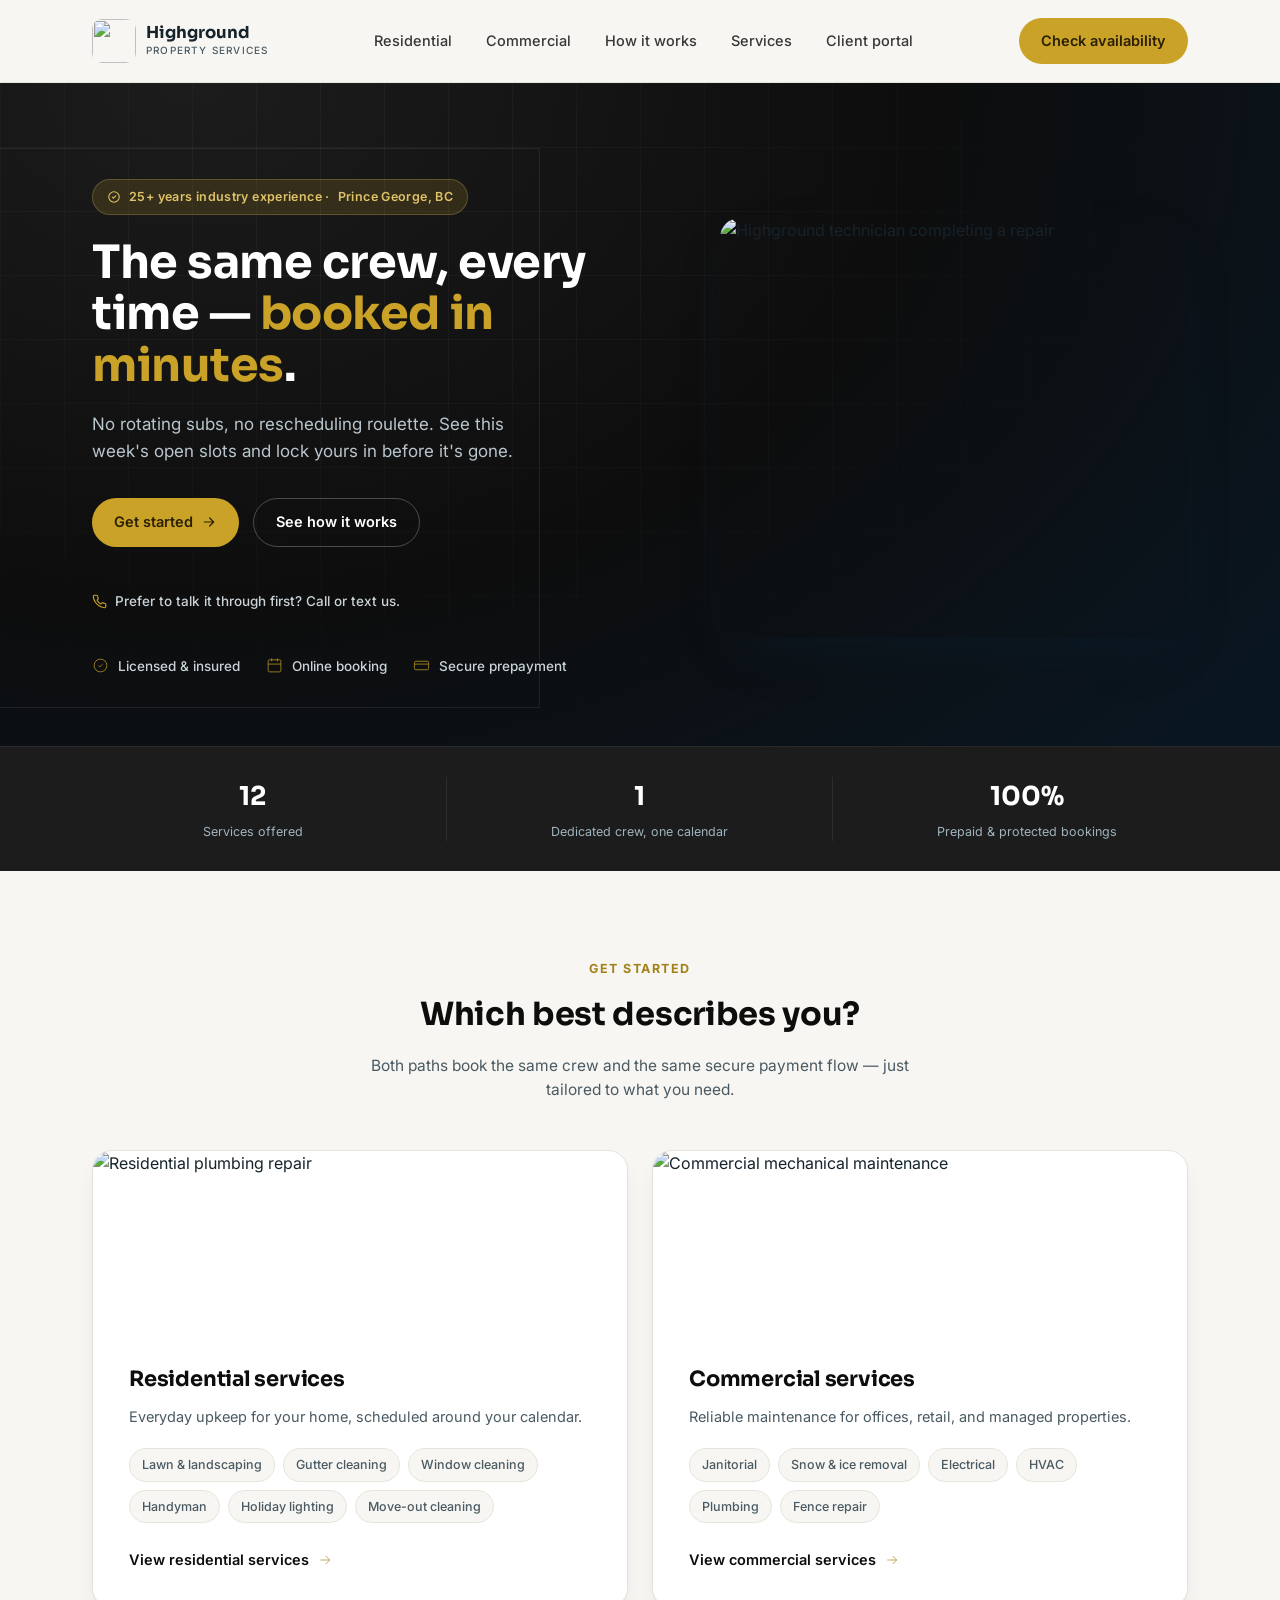
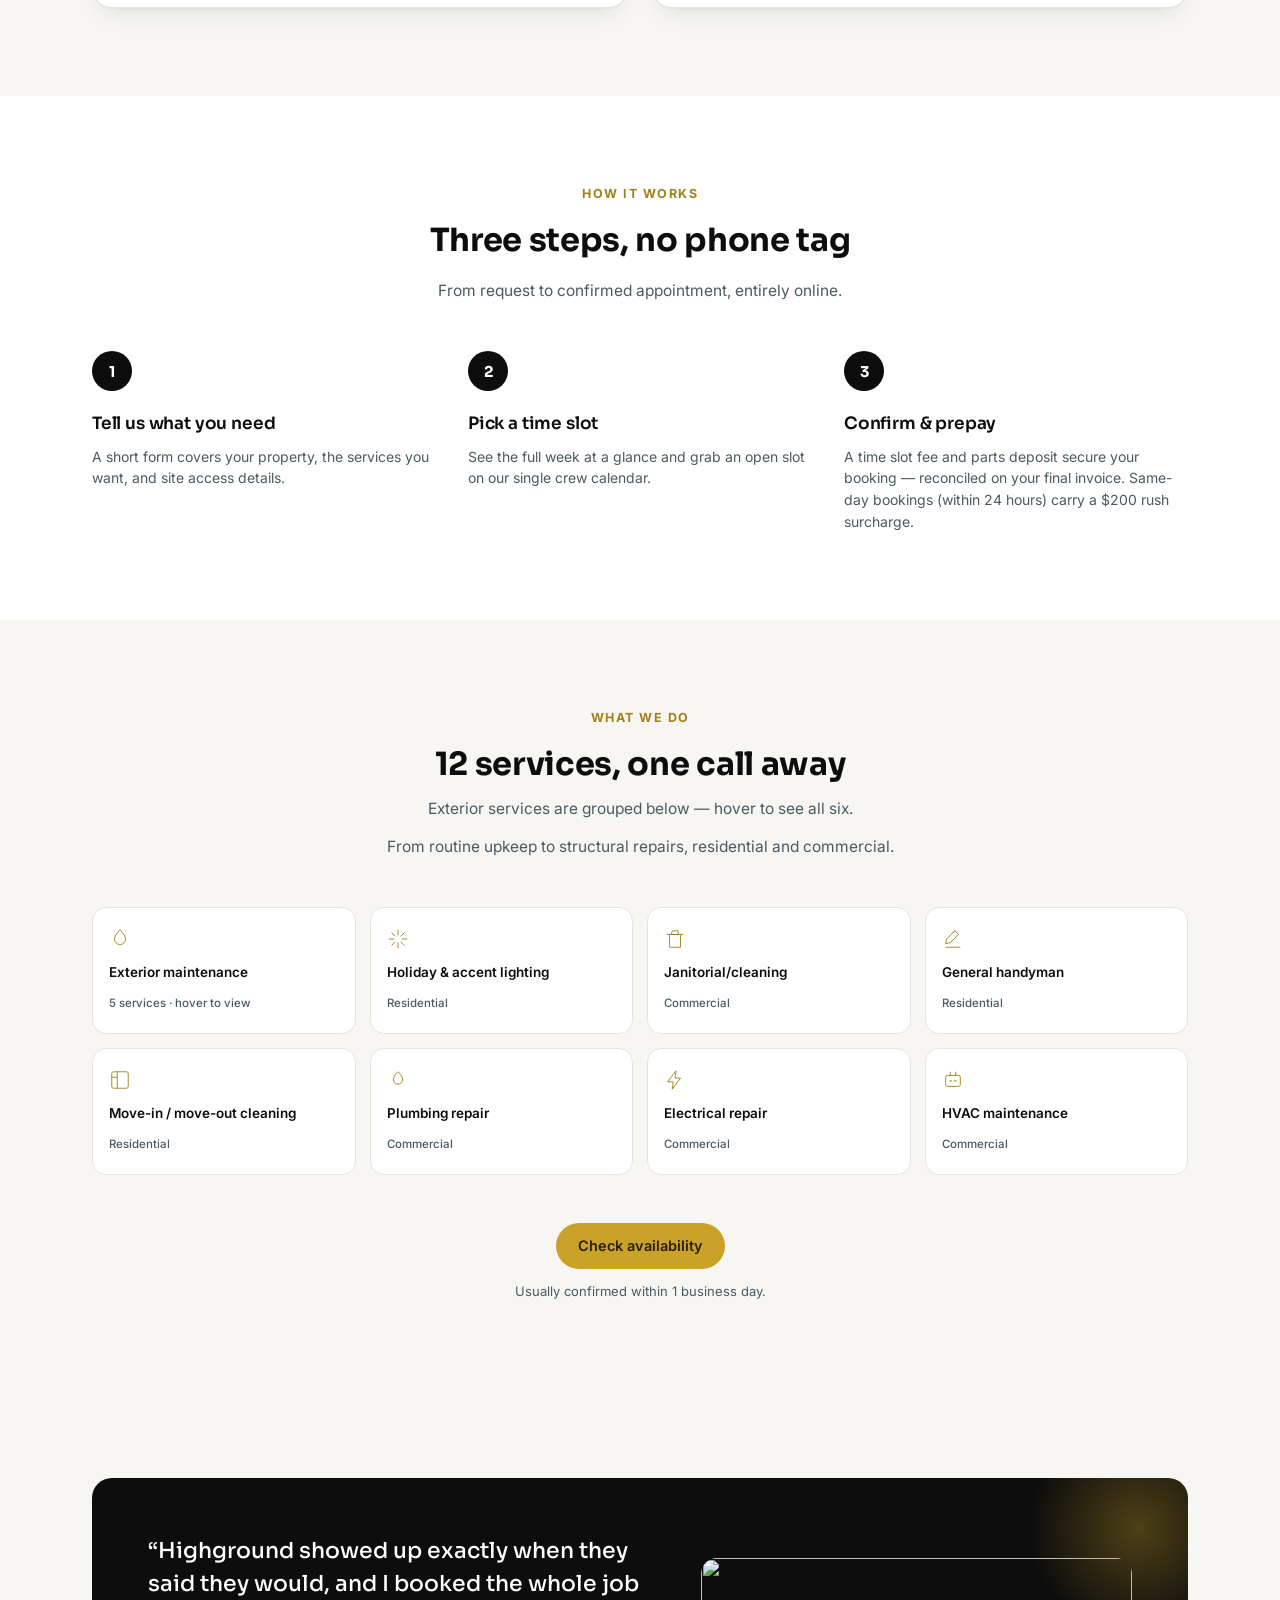
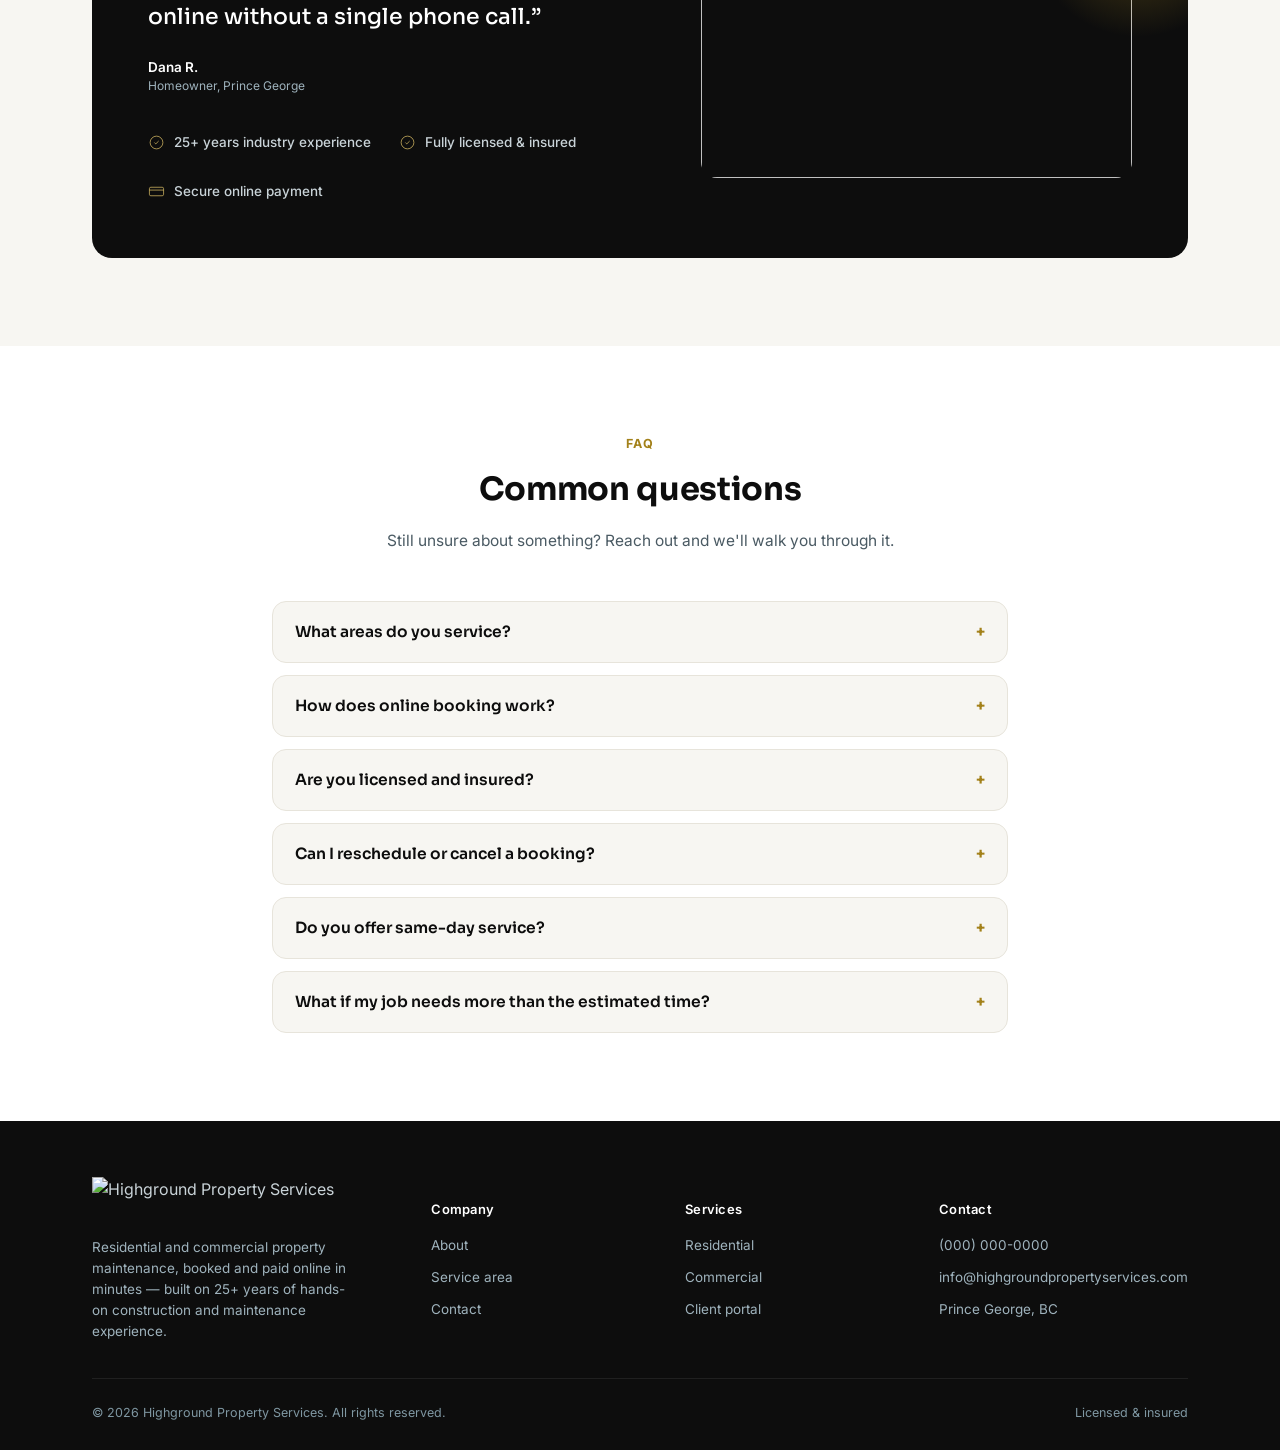
==== commit 01cd11e7: "Fix hero badge line wrap so Prince George, BC stays together" ====
--- a/index.html
+++ b/index.html
@@ -31,7 +31,7 @@
     <div style="position:relative;z-index:1;">
       <span class="eyebrow">
         <svg class="icon" style="width:14px;height:14px;stroke:#e0c368;" viewBox="0 0 24 24"><path d="M9 12l2 2 4-4"/><circle cx="12" cy="12" r="9"/></svg>
-        25+ years industry experience &middot; Prince George, BC
+        25+ years industry experience &middot; <span style="white-space:nowrap;">Prince George, BC</span>
       </span>
       <h1>The same crew, every time &mdash; <em>booked in minutes</em>.</h1>
       <p class="lead">No rotating subs, no rescheduling roulette. See this week's open slots and lock yours in before it's gone.</p>
--- a/styles.css
+++ b/styles.css
@@ -0,0 +1,435 @@
+:root{
+  --navy:#0d0d0d;
+  --navy-2:#1c1c1c;
+  --navy-3:#1c1c1c;
+  --teal:#c9a227;
+  --teal-dark:#a3811a;
+  --teal-light:#e0c368;
+  --ink-on-accent:#2b2004;
+  --ink:#16232b;
+  --ink-soft:#4a5a63;
+  --cream:#f7f6f2;
+  --line:#e7e4db;
+  --white:#ffffff;
+  --danger:#e24b4a;
+  --danger-light:#fcebeb;
+  --radius-lg:20px;
+  --radius-md:14px;
+  --radius-sm:9px;
+  --shadow-card:0 1px 2px rgba(13,36,54,0.04), 0 12px 28px -12px rgba(13,36,54,0.14);
+  --shadow-hero:0 20px 50px -20px rgba(13,36,54,0.45);
+}
+*{box-sizing:border-box;}
+html{scroll-behavior:smooth;}
+body{
+  margin:0;
+  font-family:'Inter', -apple-system, BlinkMacSystemFont, sans-serif;
+  color:var(--ink);
+  background:var(--cream);
+  line-height:1.55;
+}
+h1,h2,h3,h4{
+  font-family:'Sora', 'Inter', sans-serif;
+  margin:0;
+  color:var(--navy);
+  letter-spacing:-0.01em;
+}
+p{margin:0;}
+a{text-decoration:none;color:inherit;}
+.wrap{max-width:1160px;margin:0 auto;padding:0 32px;}
+img,svg{display:block;}
+svg{fill:none;}
+.icon{width:22px;height:22px;stroke:currentColor;fill:none;stroke-width:1.8;stroke-linecap:round;stroke-linejoin:round;}
+header{
+  position:sticky;top:0;z-index:50;
+  background:rgba(247,246,242,0.92);
+  backdrop-filter:blur(10px);
+  border-bottom:1px solid var(--line);
+}
+nav{
+  display:flex;align-items:center;justify-content:space-between;
+  padding:18px 32px;max-width:1160px;margin:0 auto;
+}
+.logo{display:flex;align-items:center;gap:10px;}
+.logo-mark{width:44px;height:44px;flex-shrink:0;border-radius:10px;object-fit:contain;}
+.logo-title{font-family:'Sora',sans-serif;font-weight:700;font-size:16.5px;line-height:1.15;color:var(--ink);}
+.logo-subtitle{font-size:10px;letter-spacing:0.12em;color:var(--ink-soft);text-transform:uppercase;font-weight:500;}
+.nav-links{display:flex;align-items:center;gap:34px;}
+.nav-links a{font-size:14.5px;font-weight:500;color:var(--navy);opacity:0.82;transition:opacity 0.15s;}
+.nav-links a:hover{opacity:1;}
+.btn{
+  display:inline-flex;align-items:center;justify-content:center;gap:8px;
+  font-family:'Inter',sans-serif;font-weight:600;font-size:14.5px;
+  padding:12px 22px;border-radius:999px;border:none;cursor:pointer;
+  transition:transform 0.15s ease, box-shadow 0.15s ease, background 0.15s ease;
+  white-space:nowrap;
+}
+.btn-primary{background:var(--teal);color:var(--ink-on-accent);}
+.btn-primary:hover{background:#d4af3a;transform:translateY(-1px);box-shadow:0 8px 20px -8px rgba(201,162,39,0.55);}
+.btn-primary:disabled{background:var(--line);color:var(--ink-soft);cursor:not-allowed;transform:none;box-shadow:none;}
+.btn-ghost{background:transparent;color:var(--navy);border:1.5px solid rgba(13,36,54,0.16);}
+.btn-ghost:hover{border-color:var(--navy);background:rgba(13,36,54,0.04);}
+.btn-white{background:var(--white);color:var(--navy);}
+.btn-white:hover{transform:translateY(-1px);box-shadow:0 10px 24px -10px rgba(0,0,0,0.35);}
+.btn-block{width:100%;}
+.hero{
+  position:relative;
+  background:radial-gradient(120% 140% at 15% 0%, var(--navy-3) 0%, var(--navy) 48%, #081826 100%);
+  overflow:hidden;
+  padding:96px 0 0;
+}
+.hero::before{
+  content:"";position:absolute;inset:0;
+  background-image:
+    linear-gradient(rgba(255,255,255,0.045) 1px, transparent 1px),
+    linear-gradient(90deg, rgba(255,255,255,0.045) 1px, transparent 1px);
+  background-size:64px 64px;
+  mask-image:radial-gradient(70% 70% at 30% 20%, black, transparent);
+  pointer-events:none;
+}
+.hero-inner{position:relative;display:grid;grid-template-columns:1.1fr 0.9fr;gap:56px;align-items:center;}
+.hero-watermark{position:absolute;right:-20px;top:-20px;width:340px;height:340px;opacity:0.07;pointer-events:none;z-index:0;}
+.hero-watermark img{width:100%;height:100%;object-fit:contain;}
+.hero-logo-ghost{
+  position:absolute;left:-80px;top:50%;transform:translateY(-50%);
+  width:560px;height:560px;object-fit:contain;opacity:0.07;
+  pointer-events:none;z-index:0;filter:grayscale(1) brightness(3);
+}
+@media (max-width:880px){ .hero-logo-ghost{display:none;} }
+.eyebrow{
+  display:inline-flex;align-items:center;gap:8px;
+  background:rgba(201,162,39,0.16);color:#e0c368;
+  font-size:12.5px;font-weight:600;letter-spacing:0.03em;
+  padding:7px 14px;border-radius:999px;margin-bottom:22px;
+  border:1px solid rgba(224,195,104,0.25);
+}
+.hero h1{
+  font-size:46px;font-weight:700;color:#ffffff;line-height:1.12;
+  max-width:560px;margin-bottom:20px;
+}
+.hero h1 em{color:var(--teal);font-style:normal;}
+.hero p.lead{
+  font-size:17px;color:#b9c6cd;max-width:460px;margin-bottom:34px;
+}
+.hero-actions{display:flex;gap:14px;margin-bottom:44px;flex-wrap:wrap;}
+.hero-trust{display:flex;gap:26px;flex-wrap:wrap;}
+.trust-item{display:flex;align-items:center;gap:9px;color:#c9d3d8;font-size:13.5px;font-weight:500;}
+.trust-item svg{width:17px;height:17px;stroke:var(--teal);flex-shrink:0;}
+.hero-photo{
+  width:100%;height:420px;object-fit:cover;border-radius:var(--radius-lg);
+  box-shadow:var(--shadow-hero);display:block;
+}
+.hero-tel{display:inline-flex;align-items:center;gap:8px;font-weight:500;font-size:13.5px;color:#c9d3d8;margin:-24px 0 44px;}
+.hero-tel svg{width:15px;height:15px;stroke:var(--teal);flex-shrink:0;}
+.hero-card{
+  background:var(--white);
+  border-radius:var(--radius-lg);
+  padding:28px;
+  box-shadow:var(--shadow-hero);
+  position:relative;
+  transform:translateY(8px);
+}
+.hero-card-head{display:flex;justify-content:space-between;align-items:flex-start;margin-bottom:18px;}
+.hero-card-head .badge{
+  background:var(--teal-light);color:var(--teal-dark);font-size:11.5px;font-weight:600;
+  padding:5px 11px;border-radius:999px;
+}
+.hero-card-title{font-size:15.5px;font-weight:600;color:var(--navy);margin-top:14px;}
+.hero-card-sub{font-size:13px;color:var(--ink-soft);margin-top:4px;}
+.hero-card-row{
+  display:flex;justify-content:space-between;align-items:center;
+  padding:13px 0;border-top:1px solid var(--line);font-size:13.5px;
+}
+.hero-card-row:first-of-type{border-top:none;margin-top:18px;padding-top:0;}
+.hero-card-row .label{color:var(--ink-soft);}
+.hero-card-row .val{font-weight:600;color:var(--navy);}
+.hero-card-total{
+  display:flex;justify-content:space-between;align-items:center;
+  padding-top:14px;margin-top:6px;border-top:1.5px solid var(--navy);
+  font-size:14.5px;font-weight:700;color:var(--navy);
+}
+.float-chip{
+  position:absolute;background:var(--navy);color:#fff;
+  border-radius:12px;padding:10px 14px;font-size:12.5px;font-weight:600;
+  box-shadow:0 14px 30px -10px rgba(13,36,54,0.5);
+  display:flex;align-items:center;gap:8px;
+}
+.float-chip svg{width:15px;height:15px;stroke:var(--teal);}
+.chip-1{top:-18px;left:-22px;}
+.chip-2{bottom:-16px;right:-16px;background:var(--teal);color:var(--ink-on-accent);}
+.chip-2 svg{stroke:var(--ink-on-accent);}
+.stats-bar{background:var(--navy-2);border-top:1px solid rgba(255,255,255,0.06);margin-top:70px;}
+.stats-grid{display:grid;grid-template-columns:repeat(3,1fr);padding:30px 0;}
+.stat{text-align:center;padding:0 20px;border-right:1px solid rgba(255,255,255,0.08);}
+.stat:last-child{border-right:none;}
+.stat .num{font-family:'Sora',sans-serif;font-size:26px;font-weight:700;color:#fff;}
+.stat .cap{font-size:12.5px;color:#9fb3bd;margin-top:4px;}
+section{padding:88px 0;}
+.section-head{max-width:560px;margin:0 auto 48px;text-align:center;}
+.kicker{
+  font-size:12.5px;font-weight:700;letter-spacing:0.12em;text-transform:uppercase;
+  color:var(--teal-dark);margin-bottom:12px;display:block;
+}
+.section-head h2{font-size:32px;font-weight:700;margin-bottom:14px;}
+.section-head p{font-size:15.5px;color:var(--ink-soft);}
+.fork-grid{display:grid;grid-template-columns:1fr 1fr;gap:24px;}
+.fork-card{
+  background:var(--white);border-radius:var(--radius-lg);
+  padding:36px;box-shadow:var(--shadow-card);
+  border:1px solid var(--line);
+  transition:transform 0.2s ease, box-shadow 0.2s ease;
+}
+.fork-card{padding:0;overflow:hidden;}
+.fork-card:hover{transform:translateY(-4px);box-shadow:0 24px 48px -20px rgba(13,36,54,0.22);}
+.fork-photo{width:100%;height:180px;object-fit:cover;display:block;}
+.fork-card-body{padding:32px 36px 36px;}
+.fork-icon{
+  width:52px;height:52px;border-radius:14px;background:var(--teal-light);
+  display:flex;align-items:center;justify-content:center;margin-bottom:22px;
+}
+.fork-icon svg{width:26px;height:26px;stroke:var(--teal-dark);}
+.fork-card h3{font-size:21px;font-weight:700;margin-bottom:10px;}
+.fork-card p.desc{color:var(--ink-soft);font-size:14.5px;margin-bottom:20px;}
+.tag-list{display:flex;flex-wrap:wrap;gap:8px;margin-bottom:26px;}
+.tag{
+  background:var(--cream);border:1px solid var(--line);color:var(--ink-soft);
+  font-size:12.5px;font-weight:500;padding:6px 12px;border-radius:999px;
+}
+.fork-cta{display:flex;align-items:center;gap:8px;font-weight:600;font-size:14.5px;color:var(--navy);}
+.fork-cta svg{width:16px;height:16px;stroke:var(--teal-dark);transition:transform 0.15s;}
+.fork-card:hover .fork-cta svg{transform:translateX(4px);}
+.steps{background:var(--white);}
+.steps-grid{display:grid;grid-template-columns:repeat(3,1fr);gap:32px;position:relative;}
+.step{position:relative;padding-left:0;}
+.step-num{
+  width:40px;height:40px;border-radius:50%;background:var(--navy);color:#fff;
+  display:flex;align-items:center;justify-content:center;font-family:'Sora',sans-serif;
+  font-weight:700;font-size:15px;margin-bottom:20px;
+}
+.step h4{font-size:17px;font-weight:600;margin-bottom:8px;}
+.step p{font-size:14px;color:var(--ink-soft);}
+.services-grid{display:grid;grid-template-columns:repeat(4,1fr);gap:14px;}
+.service-chip{
+  background:var(--white);border:1px solid var(--line);border-radius:var(--radius-md);
+  padding:20px 16px;display:flex;flex-direction:column;gap:12px;
+  transition:border-color 0.15s, transform 0.15s;
+}
+.service-chip:hover{border-color:var(--teal);transform:translateY(-2px);}
+.service-chip svg{width:22px;height:22px;stroke:var(--teal-dark);}
+.service-chip span{font-size:13.5px;font-weight:600;color:var(--navy);}
+.service-chip small{font-size:11.5px;color:var(--ink-soft);font-weight:500;}
+.sub-note{font-size:12.5px;color:var(--ink-soft);margin:-6px 0 14px;}
+.service-group{position:relative;cursor:default;}
+.service-dropdown{
+  position:absolute;top:100%;left:0;right:0;margin-top:10px;
+  background:var(--navy);border-radius:var(--radius-md);padding:16px 18px;
+  box-shadow:0 20px 40px -12px rgba(13,36,54,0.35);z-index:20;
+  opacity:0;pointer-events:none;transform:translateY(-6px);
+  transition:opacity 0.15s ease, transform 0.15s ease;
+}
+.service-group:hover .service-dropdown,
+.service-group:focus-within .service-dropdown{
+  opacity:1;pointer-events:auto;transform:translateY(0);
+}
+.dropdown-label{
+  font-size:11px;font-weight:700;letter-spacing:0.06em;text-transform:uppercase;
+  color:var(--teal);margin-bottom:10px;
+}
+.dropdown-list{display:flex;flex-direction:column;gap:9px;}
+.dropdown-list div{font-size:13px;color:#e9eef0;font-weight:500;}
+.trust-section{
+  background:var(--navy);border-radius:var(--radius-lg);
+  padding:56px;color:#fff;position:relative;overflow:hidden;
+}
+.trust-section::after{
+  content:"";position:absolute;right:-60px;top:-60px;width:220px;height:220px;
+  background:radial-gradient(circle, rgba(201,162,39,0.35), transparent 70%);
+}
+.quote{font-family:'Sora',sans-serif;font-size:22px;font-weight:500;line-height:1.5;max-width:640px;position:relative;}
+.quote-attr{margin-top:20px;font-size:13.5px;color:#9fb3bd;position:relative;}
+.trust-badges{display:flex;gap:28px;margin-top:36px;flex-wrap:wrap;position:relative;}
+.trust-section.with-photo{display:grid;grid-template-columns:1.2fr 1fr;gap:36px;align-items:center;}
+.testimonial-attr{display:flex;align-items:center;gap:12px;margin-top:24px;position:relative;}
+.testimonial-avatar{width:44px;height:44px;border-radius:50%;object-fit:cover;flex-shrink:0;}
+.testimonial-photo{width:100%;height:220px;object-fit:cover;border-radius:16px;position:relative;}
+.faq-shell{max-width:800px;margin:0 auto;}
+.faq-list{display:flex;flex-direction:column;gap:12px;}
+.faq-item{background:var(--cream);border:1px solid var(--line);border-radius:var(--radius-md);padding:18px 22px;}
+.faq-item summary{font-family:'Sora',sans-serif;font-weight:600;font-size:15.5px;cursor:pointer;list-style:none;color:var(--navy);}
+.faq-item summary::-webkit-details-marker{display:none;}
+.faq-item summary::after{content:'+';float:right;color:var(--teal-dark);font-weight:700;}
+.faq-item[open] summary::after{content:'\2212';}
+.faq-item p{font-size:14px;color:var(--ink-soft);margin-top:12px;}
+.mobile-bar{
+  display:none;position:fixed;left:0;right:0;bottom:0;z-index:60;
+  background:rgba(247,246,242,0.96);backdrop-filter:blur(10px);border-top:1px solid var(--line);
+  padding:12px 16px;flex-direction:column;align-items:center;justify-content:center;gap:6px;
+}
+.mobile-bar-row{display:flex;align-items:center;gap:10px;}
+.mobile-bar span.note{font-size:12px;color:var(--ink-soft);font-weight:500;}
+@media (max-width:880px){
+  .mobile-bar{display:flex;}
+  body{padding-bottom:78px;}
+}
+footer{background:var(--navy);color:#c9d3d8;padding:56px 0 28px;margin-top:0;}
+.footer-grid{display:grid;grid-template-columns:1.4fr 1fr 1fr 1fr;gap:40px;padding-bottom:36px;border-bottom:1px solid rgba(255,255,255,0.08);}
+.footer-col h5{color:#fff;font-size:13px;font-weight:600;margin-bottom:16px;letter-spacing:0.02em;}
+.footer-col a{display:block;font-size:13.5px;color:#9fb3bd;margin-bottom:11px;transition:color 0.15s;}
+.footer-col a:hover{color:#fff;}
+.footer-bottom{display:flex;justify-content:space-between;align-items:center;padding-top:24px;font-size:12.5px;color:#7f97a2;flex-wrap:wrap;gap:12px;}
+.page-band{
+  background:var(--navy);color:#fff;padding:40px 0 34px;position:relative;overflow:hidden;
+}
+.page-band::before{
+  content:"";position:absolute;inset:0;
+  background-image:
+    linear-gradient(rgba(255,255,255,0.04) 1px, transparent 1px),
+    linear-gradient(90deg, rgba(255,255,255,0.04) 1px, transparent 1px);
+  background-size:48px 48px;
+  mask-image:radial-gradient(60% 100% at 10% 0%, black, transparent);
+  pointer-events:none;
+}
+.page-band-inner{position:relative;display:flex;align-items:center;gap:14px;}
+.page-band-icon{
+  width:46px;height:46px;border-radius:12px;background:rgba(201,162,39,0.18);
+  display:flex;align-items:center;justify-content:center;flex-shrink:0;
+}
+.page-band-icon svg{width:22px;height:22px;stroke:var(--teal);}
+.page-band h1{font-size:21px;font-weight:700;color:#fff;margin-bottom:3px;}
+.page-band p{font-size:13px;color:#9fb3bd;}
+.stepper{display:flex;align-items:center;gap:10px;margin-top:22px;position:relative;flex-wrap:wrap;}
+.step-pill{
+  display:flex;align-items:center;gap:7px;font-size:12.5px;font-weight:500;color:#7f97a2;
+}
+.step-pill .dot{width:20px;height:20px;border-radius:50%;background:rgba(255,255,255,0.08);color:#9fb3bd;
+  display:flex;align-items:center;justify-content:center;font-size:11px;font-weight:700;}
+.step-pill.active{color:#fff;}
+.step-pill.active .dot{background:var(--teal);color:var(--ink-on-accent);}
+.step-pill.done .dot{background:rgba(201,162,39,0.35);color:#e0c368;}
+.step-sep{width:20px;height:1px;background:rgba(255,255,255,0.15);}
+.page-body{padding:52px 0 96px;}
+.form-shell{max-width:640px;margin:0 auto;}
+.panel{
+  background:var(--white);border-radius:var(--radius-lg);border:1px solid var(--line);
+  padding:32px;box-shadow:var(--shadow-card);margin-bottom:20px;
+}
+.panel h3{font-size:13px;font-weight:600;color:var(--ink-soft);text-transform:uppercase;letter-spacing:0.04em;margin-bottom:16px;}
+.field-row{display:grid;grid-template-columns:1fr 1fr;gap:14px;margin-bottom:14px;}
+.field-row.single{grid-template-columns:1fr;}
+label.field-label{display:block;font-size:13px;font-weight:500;color:var(--ink);margin-bottom:6px;}
+input[type="text"],input[type="tel"],input[type="email"],select,textarea{
+  width:100%;font-family:'Inter',sans-serif;font-size:16px;color:var(--ink);
+  background:var(--white);border:1px solid var(--line);border-radius:var(--radius-sm);
+  padding:11px 14px;outline:none;transition:border-color 0.15s, box-shadow 0.15s;
+}
+input:focus,select:focus,textarea:focus{border-color:var(--teal);box-shadow:0 0 0 3px rgba(201,162,39,0.14);}
+textarea{resize:vertical;min-height:80px;}
+.checkbox-grid{display:grid;grid-template-columns:1fr 1fr;gap:10px 18px;margin-bottom:6px;}
+.checkbox-item{display:flex;align-items:center;gap:9px;font-size:14px;color:var(--ink);cursor:pointer;}
+.checkbox-item input{width:16px;height:16px;accent-color:var(--teal);cursor:pointer;}
+.helper-note{display:flex;align-items:center;gap:7px;margin-top:14px;}
+.helper-note svg{width:14px;height:14px;stroke:var(--ink-soft);flex-shrink:0;}
+.helper-note span{font-size:12.5px;color:var(--ink-soft);}
+.slot-week{display:grid;grid-template-columns:repeat(7,1fr);gap:7px;margin-bottom:14px;}
+.slot-day-label{font-size:11px;text-align:center;color:var(--ink-soft);font-weight:500;margin-bottom:4px;}
+.slot-day{display:flex;flex-direction:column;gap:6px;}
+.slot-btn{
+  font-family:'Inter',sans-serif;font-size:12px;font-weight:500;
+  min-height:44px;display:flex;align-items:center;justify-content:center;
+  padding:9px 4px;border-radius:8px;border:1px solid var(--line);background:var(--white);
+  color:var(--ink);cursor:pointer;transition:all 0.12s;
+}
+.slot-btn:hover:not(:disabled){border-color:var(--teal);}
+.slot-btn.booked{background:var(--danger-light);border-color:#f0c9c9;color:#a32d2d;cursor:not-allowed;}
+.slot-btn.selected{background:var(--teal);border-color:var(--teal-dark);color:var(--ink-on-accent);font-weight:700;}
+.legend{display:flex;gap:18px;flex-wrap:wrap;margin-bottom:22px;}
+.legend-item{display:flex;align-items:center;gap:7px;font-size:12.5px;color:var(--ink-soft);}
+.legend-swatch{width:13px;height:13px;border-radius:4px;border:1px solid var(--line);display:inline-block;}
+.summary-row{display:flex;justify-content:space-between;font-size:14px;padding:7px 0;}
+.summary-row.total{border-top:1.5px solid var(--navy);margin-top:6px;padding-top:12px;font-weight:700;color:var(--navy);}
+.summary-row .label{color:var(--ink-soft);}
+.summary-row.total .label{color:var(--navy);}
+.success-band{background:var(--navy);color:#fff;text-align:center;padding:56px 0 40px;position:relative;overflow:hidden;}
+.success-check{
+  width:52px;height:52px;border-radius:50%;background:var(--teal);
+  display:flex;align-items:center;justify-content:center;margin:0 auto 16px;
+}
+.success-check svg{width:26px;height:26px;stroke:var(--ink-on-accent);stroke-width:2.4;}
+.success-band h1{font-size:22px;color:#fff;margin-bottom:5px;}
+.success-band p{font-size:14px;color:#9fb3bd;}
+.detail-row{display:flex;justify-content:space-between;padding:9px 0;font-size:13.5px;border-top:1px solid var(--line);}
+.detail-row:first-child{border-top:none;}
+.detail-row .label{color:var(--ink-soft);display:flex;align-items:center;gap:7px;}
+.detail-row .label svg{width:15px;height:15px;stroke:var(--ink-soft);}
+.detail-row .val{font-weight:600;color:var(--navy);text-align:right;}
+.next-step{display:flex;align-items:flex-start;gap:10px;margin-bottom:12px;}
+.next-step svg{width:17px;height:17px;stroke:var(--teal-dark);flex-shrink:0;margin-top:1px;}
+.next-step p{font-size:13.5px;color:var(--ink);}
+.portal-card{
+  background:var(--white);border-radius:var(--radius-md);border:1px solid var(--line);
+  padding:16px 20px;margin-bottom:10px;
+}
+.portal-card.highlight{border:2px solid var(--teal);}
+.portal-row{display:flex;justify-content:space-between;align-items:flex-start;}
+.badge-status{
+  background:var(--teal-light);color:var(--teal-dark);font-size:11px;font-weight:600;
+  padding:4px 10px;border-radius:999px;
+}
+.avatar-badge{
+  width:32px;height:32px;border-radius:50%;background:var(--teal);color:var(--ink-on-accent);
+  display:flex;align-items:center;justify-content:center;font-size:12px;font-weight:700;
+}
+@media (max-width:880px){
+  .hero-inner{grid-template-columns:1fr;}
+  .hero-card{margin-top:20px;transform:none;}
+  .hero h1{font-size:34px;}
+  .fork-grid{grid-template-columns:1fr 1fr;gap:10px;}
+  .fork-photo{display:none;}
+  .fork-card-body{padding:16px 14px 18px;}
+  .fork-card h3{font-size:15px;margin-bottom:6px;}
+  .fork-card p.desc{font-size:11.5px;margin-bottom:12px;}
+  .tag-list{gap:5px;margin-bottom:14px;}
+  .tag{font-size:10.5px;padding:4px 8px;}
+  .fork-cta{font-size:12px;gap:5px;}
+  .fork-cta svg{width:13px;height:13px;}
+  .steps-grid{grid-template-columns:1fr;gap:20px;}
+  .services-grid{grid-template-columns:repeat(2,1fr);}
+  .footer-grid{grid-template-columns:1fr 1fr;gap:28px 20px;}
+  .footer-col:first-child{grid-column:1 / -1;}
+  .footer-col p{max-width:none !important;}
+  .stats-grid{grid-template-columns:1fr;}
+  .stat{border-right:none;border-bottom:1px solid rgba(255,255,255,0.08);padding-bottom:18px;margin-bottom:4px;}
+  .nav-links{display:none;}
+  .field-row{grid-template-columns:1fr;}
+  .checkbox-grid{grid-template-columns:1fr;}
+  .slot-week{grid-template-columns:repeat(4,1fr);}
+  .panel{padding:22px;}
+
+  /* Kill the large empty gap under the sticky header */
+  .hero{padding:28px 0 0;}
+  .eyebrow{margin-bottom:16px;}
+  .hero-tel{margin:-14px 0 28px;}
+  .hero-actions{margin-bottom:28px;}
+
+  /* Tighter section rhythm so more of each section fits per screen */
+  section{padding:52px 0;}
+  .section-head{margin-bottom:32px;}
+  .section-head h2{font-size:26px;}
+  .step-num{width:32px;height:32px;font-size:13px;margin-bottom:14px;}
+
+  /* Compact service chips — fit far more per screen */
+  .services-grid{gap:8px;}
+  .service-chip{padding:12px 10px;gap:6px;}
+  .service-chip svg{width:16px;height:16px;}
+  .service-chip span{font-size:12px;line-height:1.25;}
+  .service-chip small{font-size:10px;}
+  .service-dropdown{display:none;}
+  .trust-section.with-photo{grid-template-columns:1fr;padding:32px;}
+  .testimonial-photo{height:160px;order:-1;}
+
+  /* Missing/broken images collapse instead of reserving full height */
+  img{background:var(--line);}
+  .hero-photo, .fork-photo, .testimonial-photo{
+    min-height:0;
+  }
+}
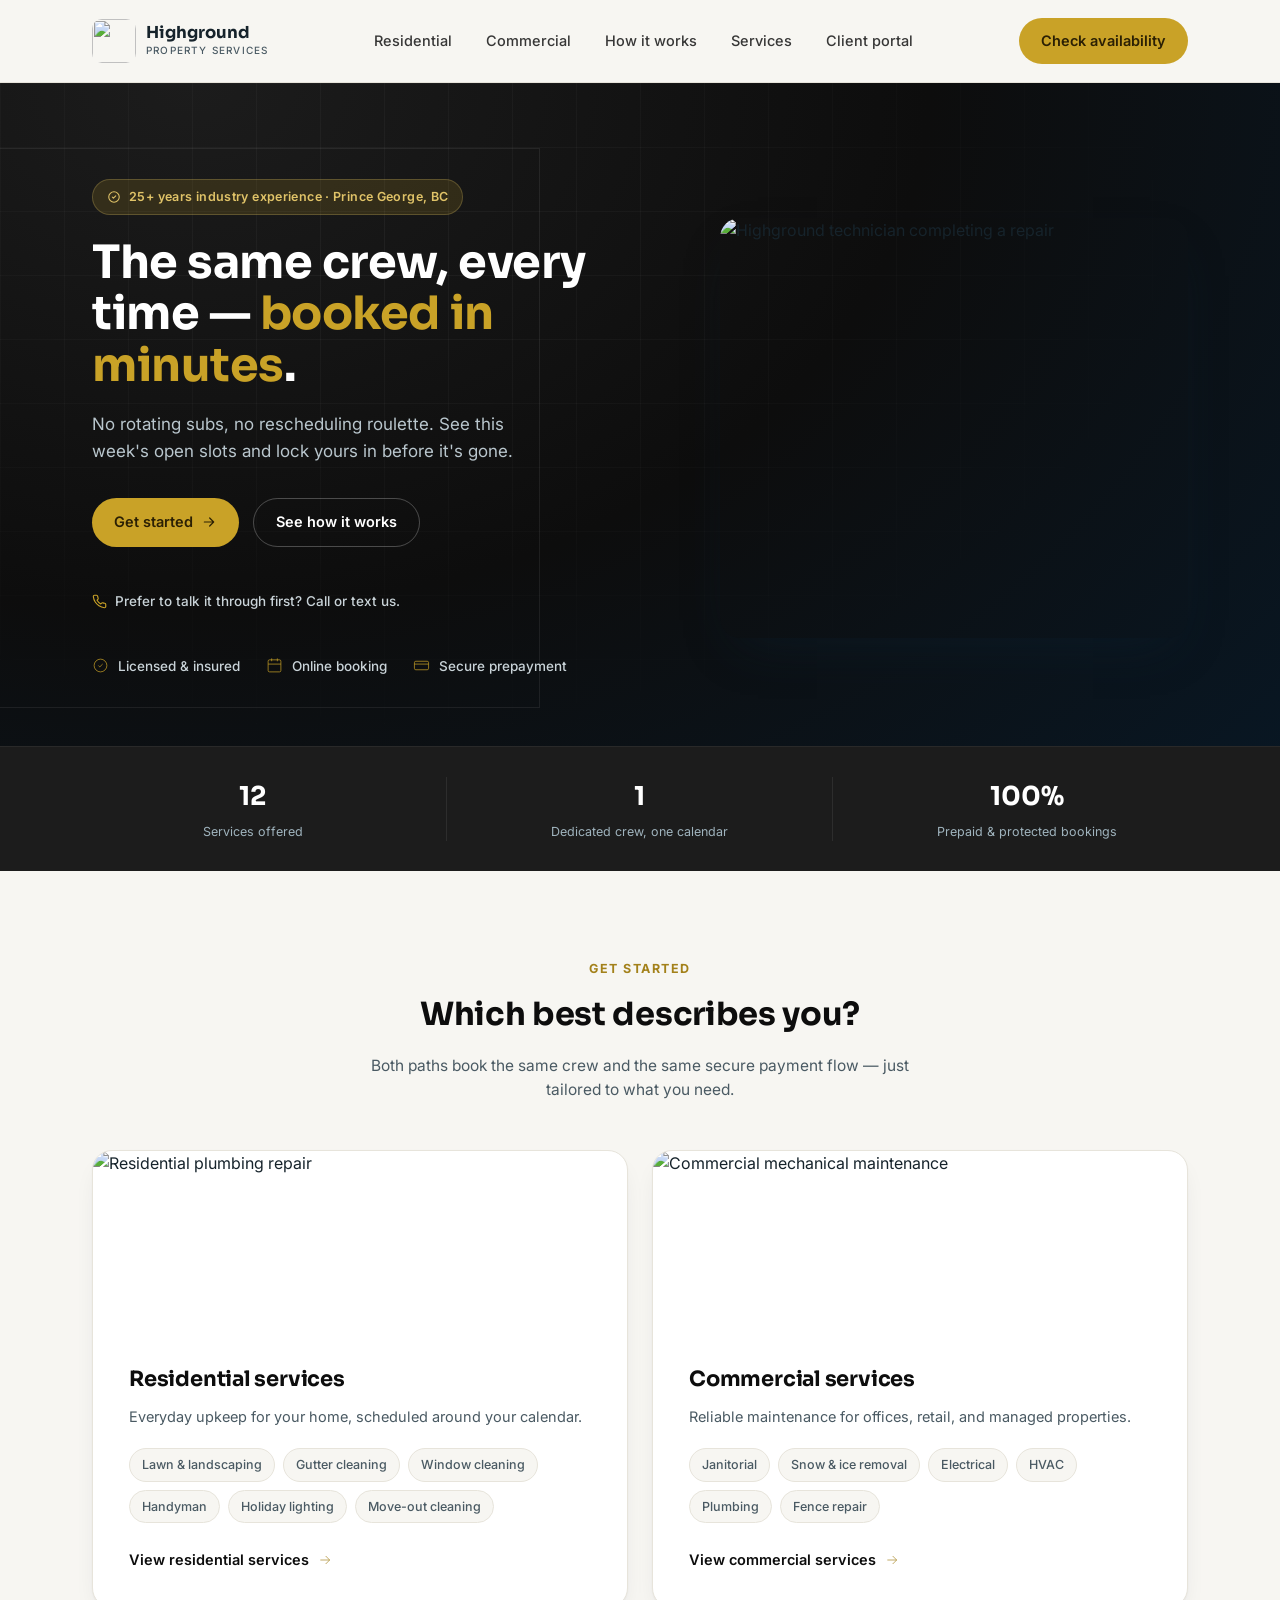
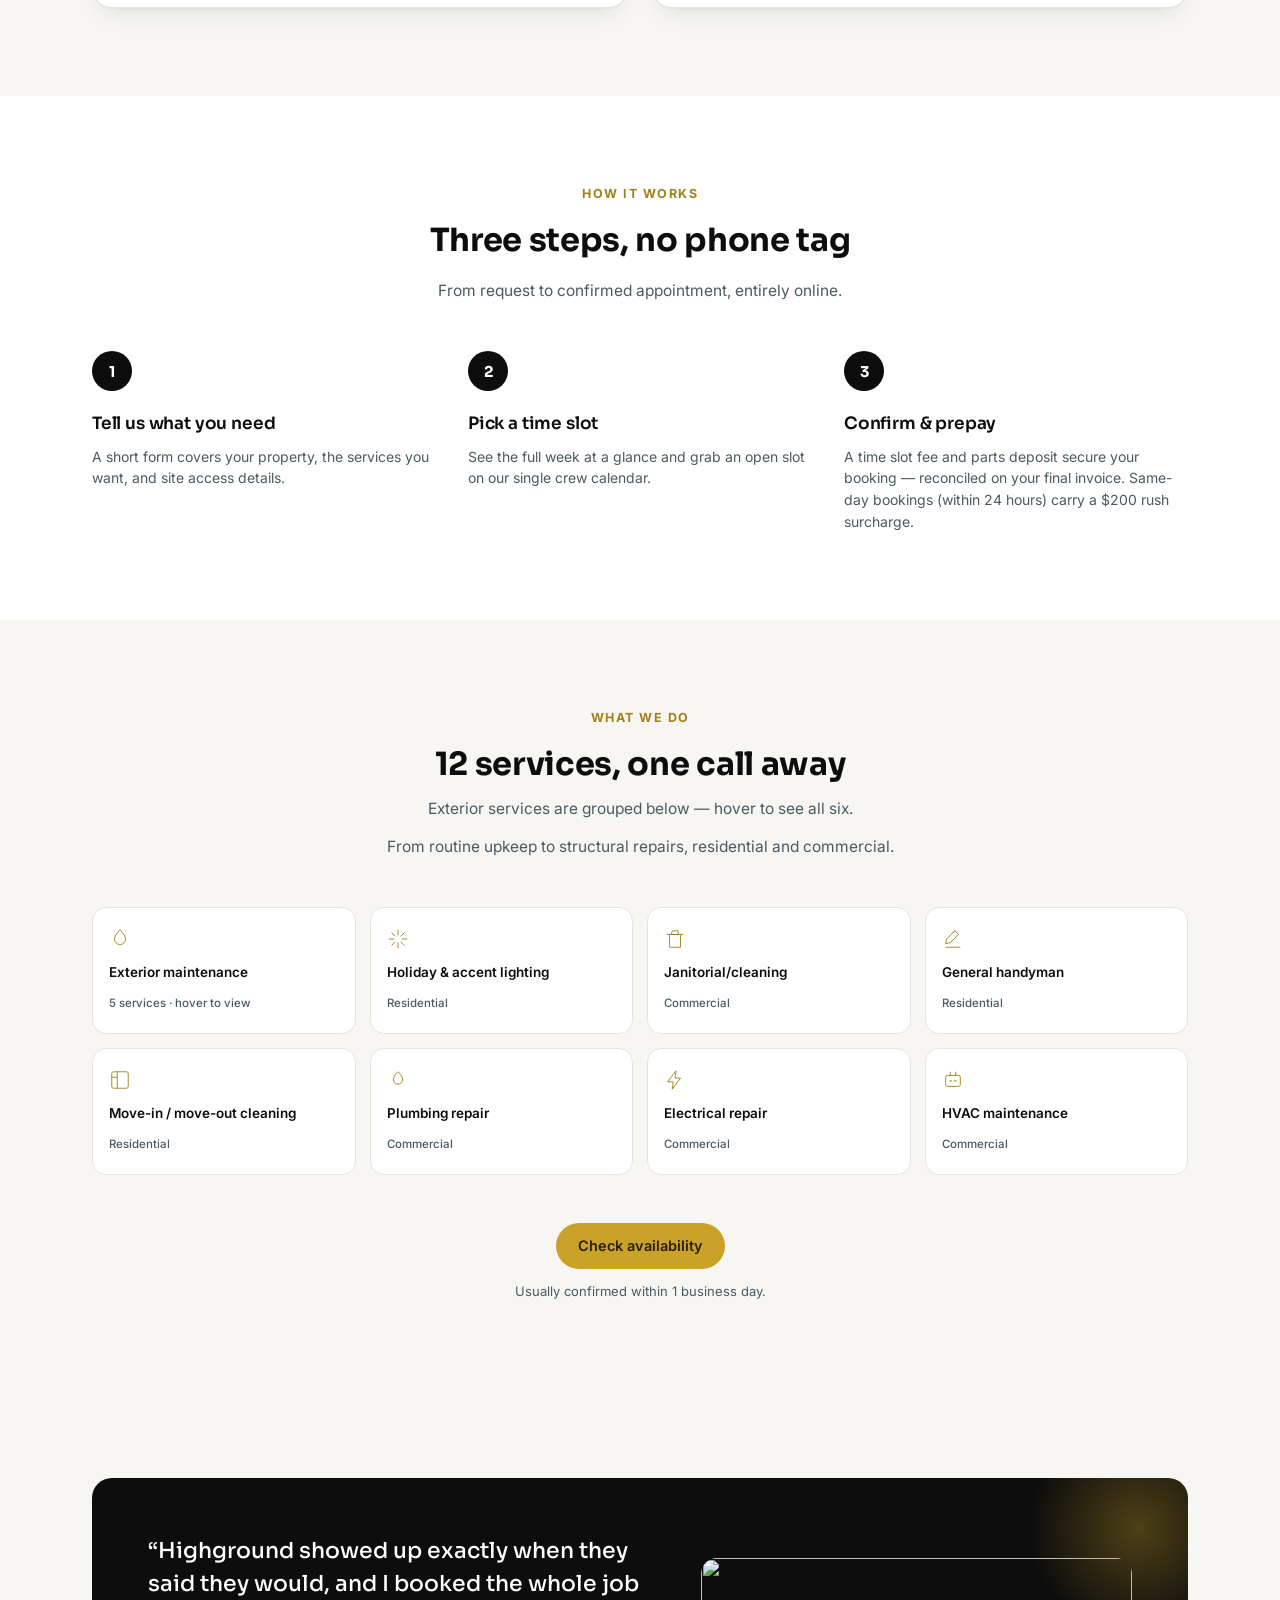
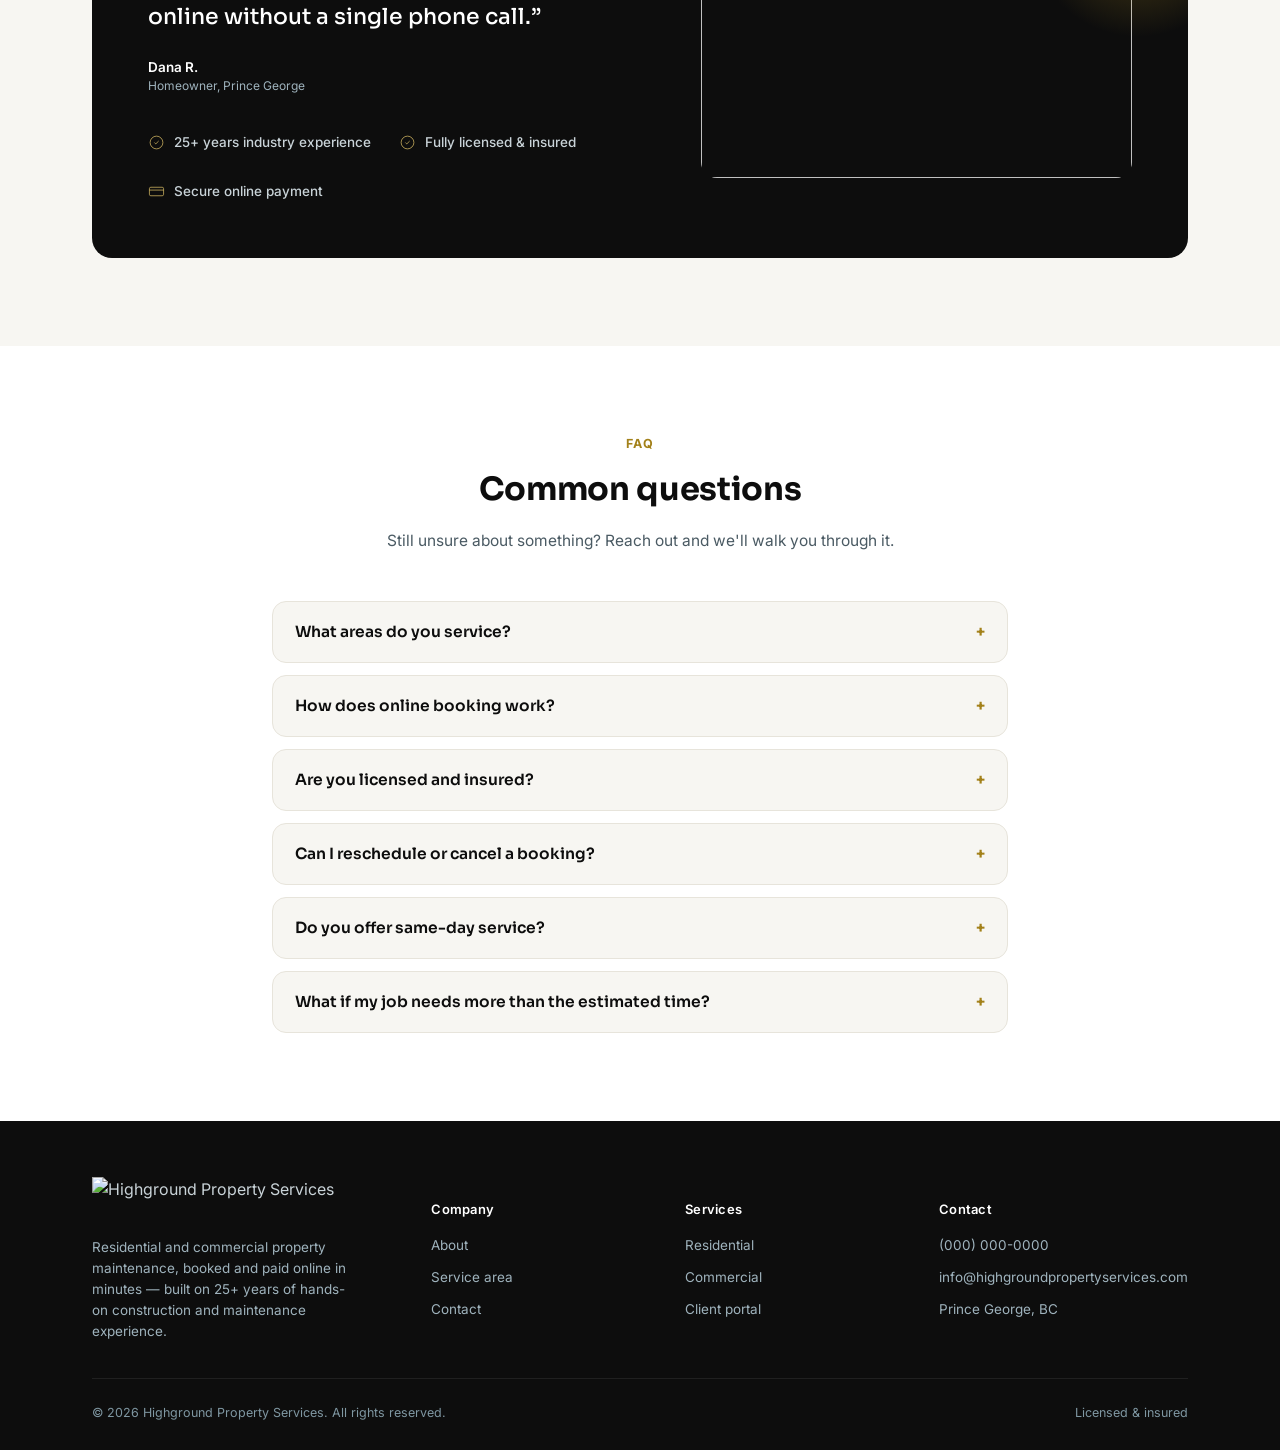
==== commit feef24e2: "Fix eyebrow badge wrap using nbsp instead of nested span" ====
--- a/index.html
+++ b/index.html
@@ -31,7 +31,7 @@
     <div style="position:relative;z-index:1;">
       <span class="eyebrow">
         <svg class="icon" style="width:14px;height:14px;stroke:#e0c368;" viewBox="0 0 24 24"><path d="M9 12l2 2 4-4"/><circle cx="12" cy="12" r="9"/></svg>
-        25+ years industry experience &middot; <span style="white-space:nowrap;">Prince George, BC</span>
+        25+ years industry experience &middot; Prince&nbsp;George,&nbsp;BC
       </span>
       <h1>The same crew, every time &mdash; <em>booked in minutes</em>.</h1>
       <p class="lead">No rotating subs, no rescheduling roulette. See this week's open slots and lock yours in before it's gone.</p>
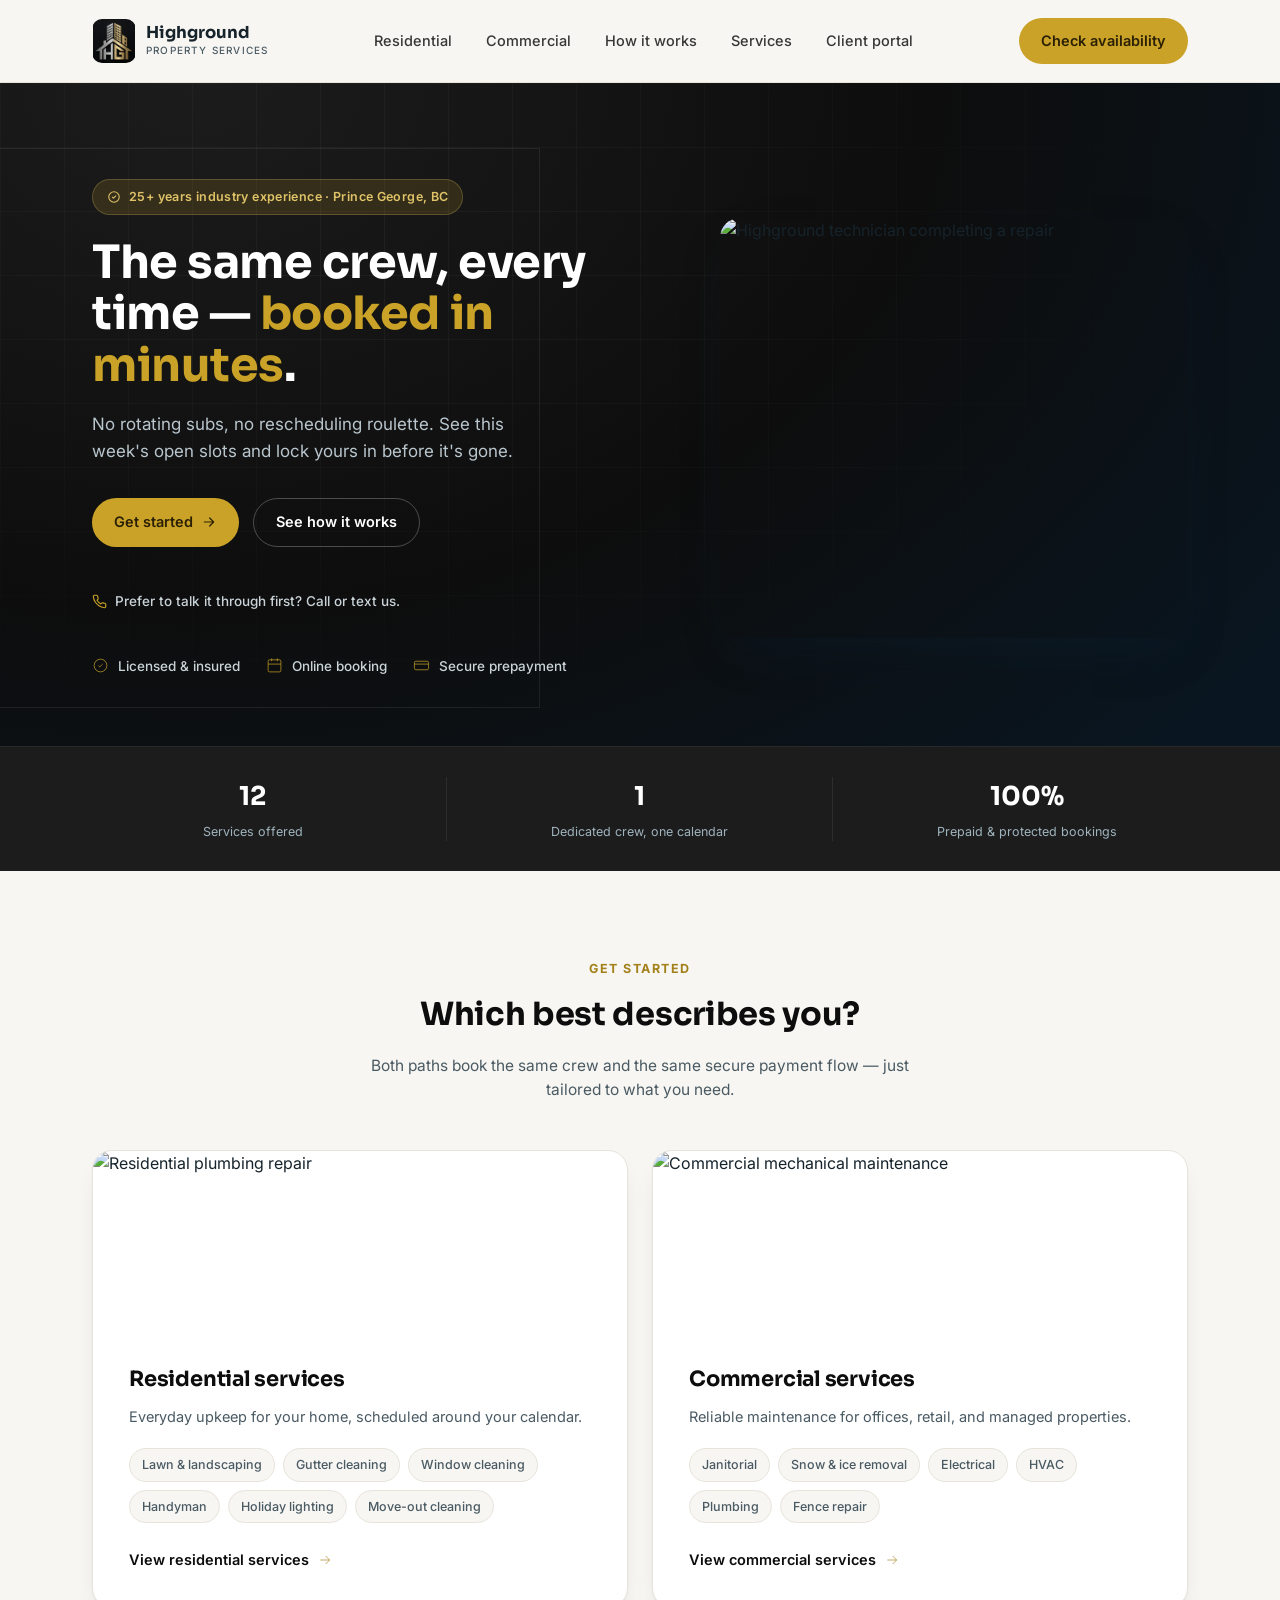
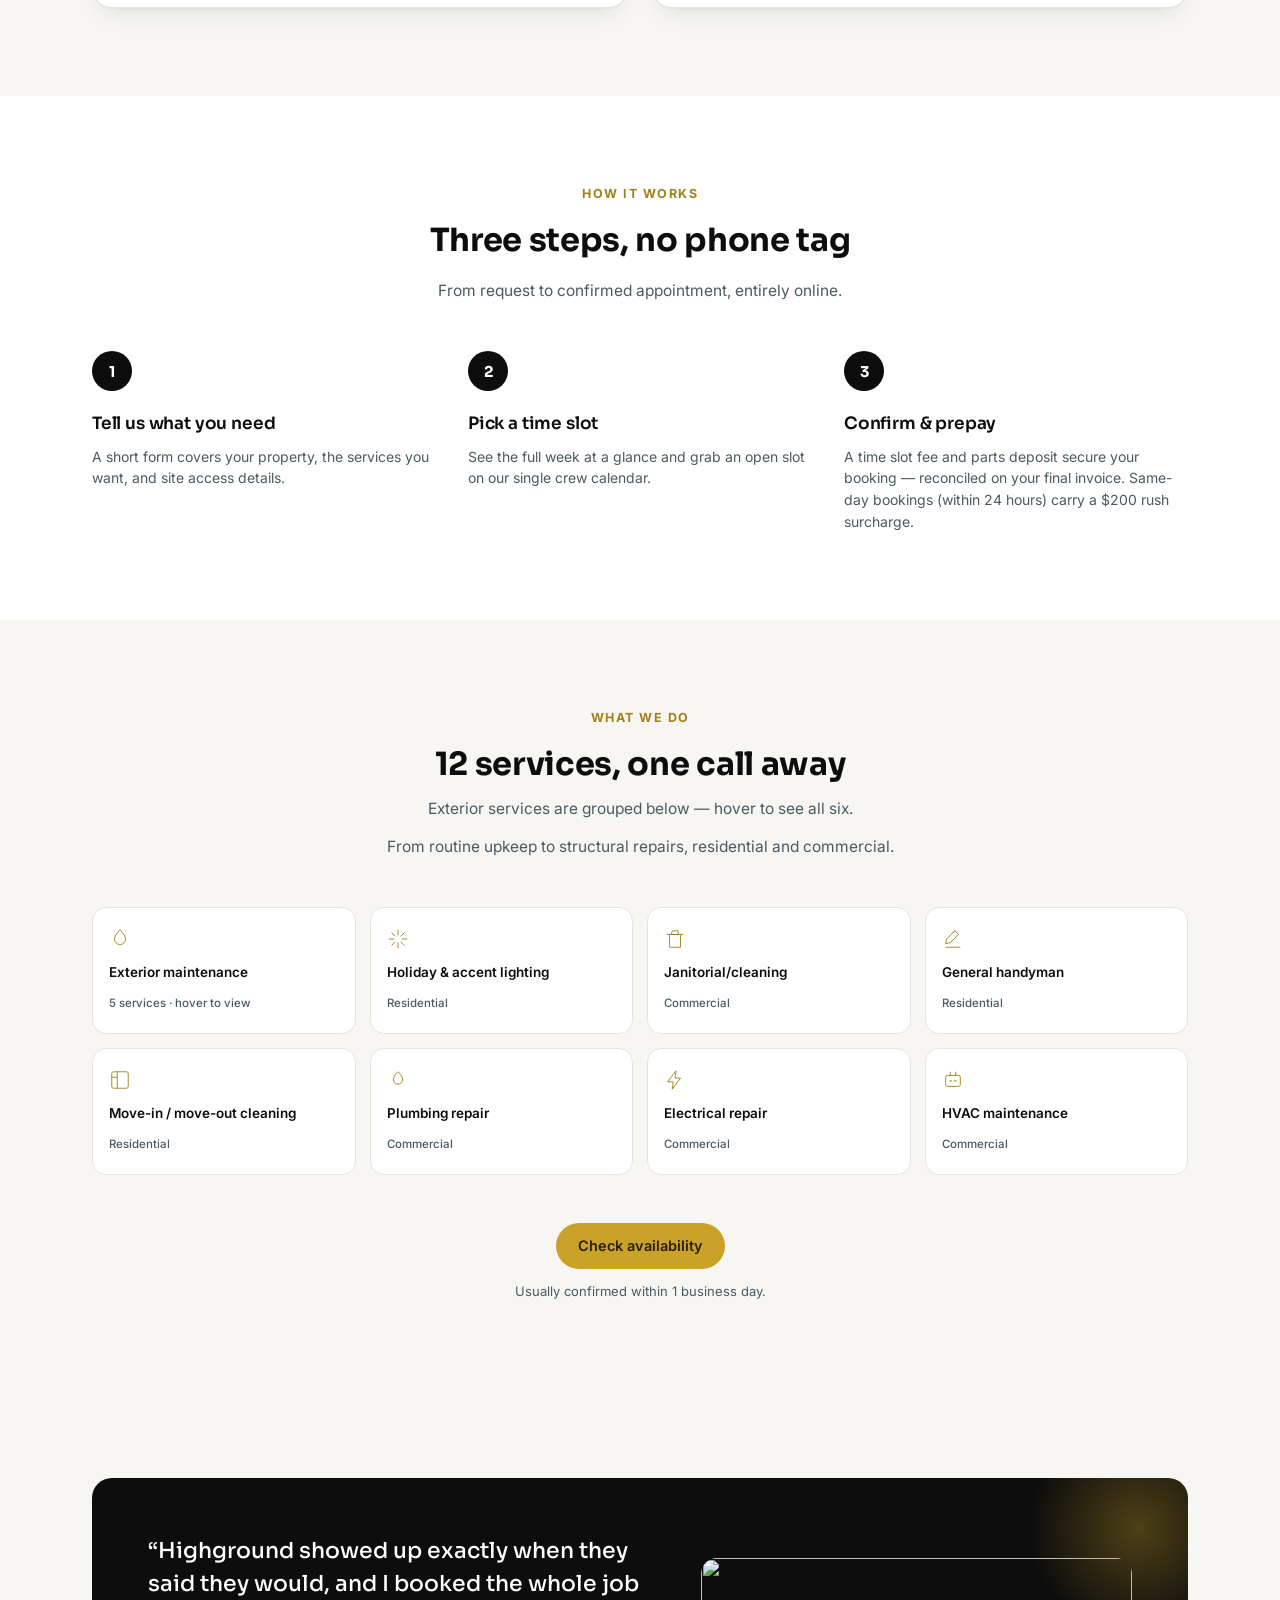
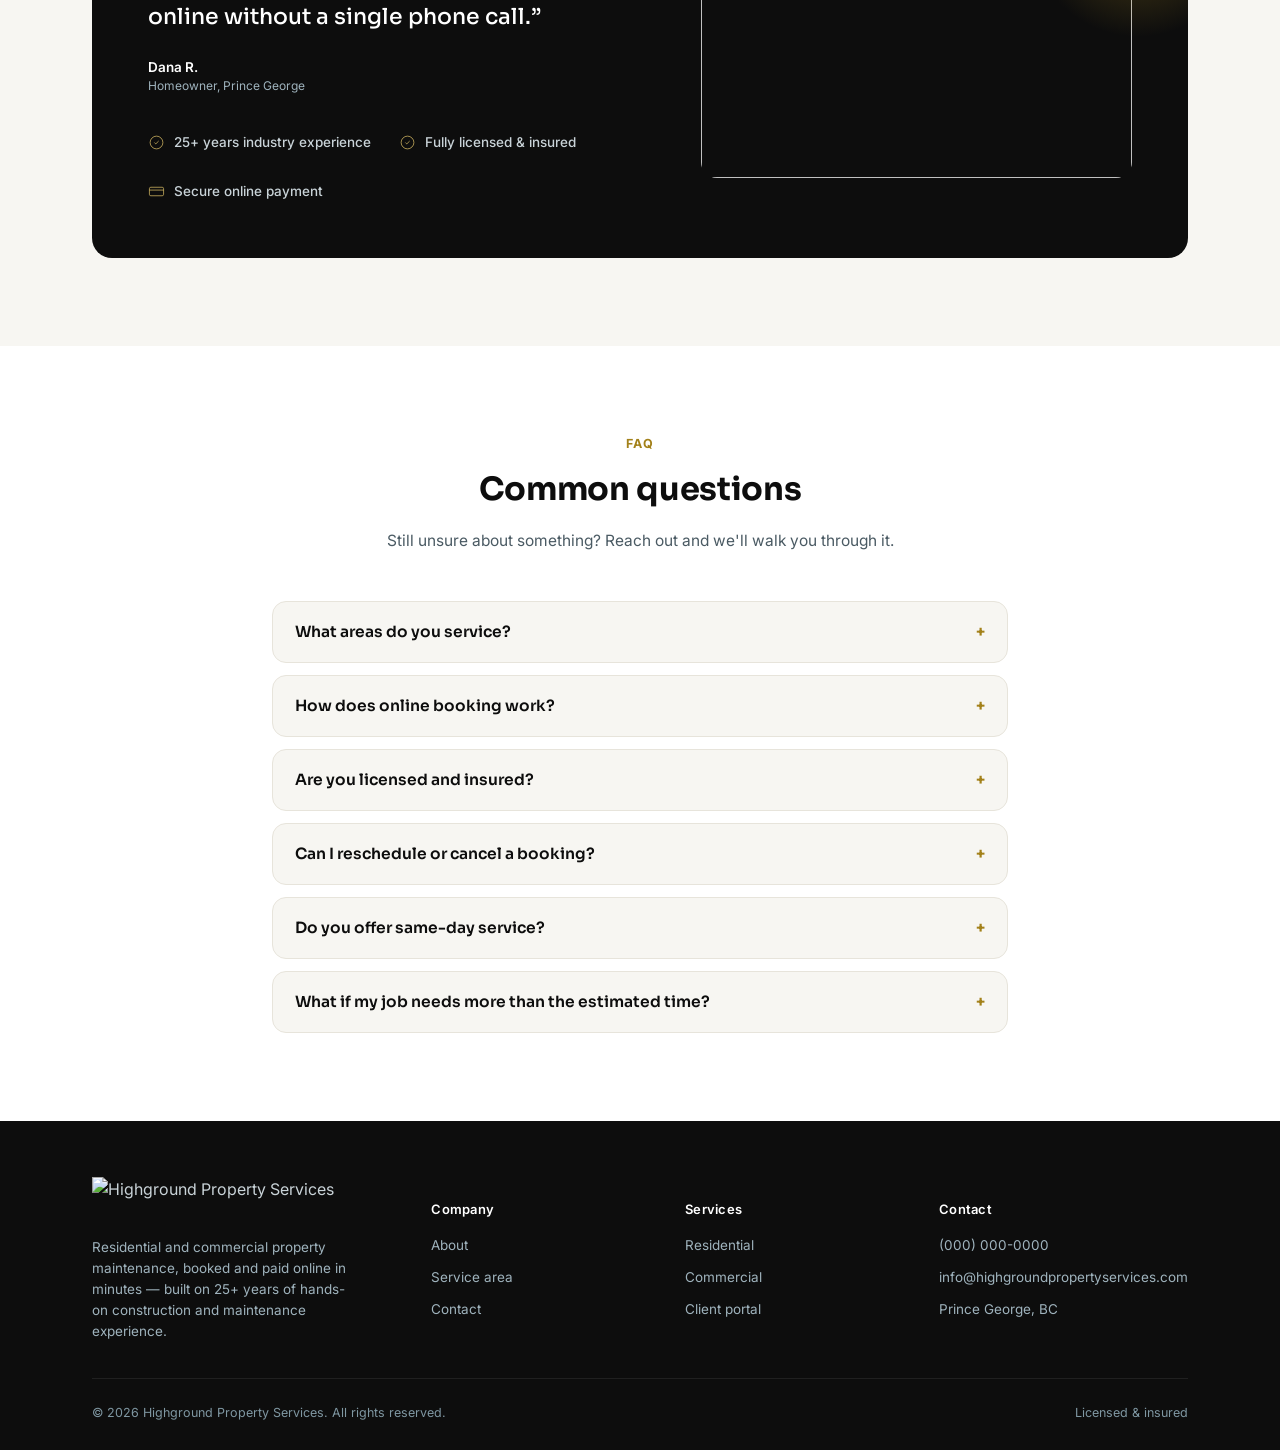
==== commit c2ecd116: "Point header logo at logo edit zoom.png" ====
--- a/index.html
+++ b/index.html
@@ -15,7 +15,7 @@
 <header>
   <nav>
     <a href="index.html" class="logo">
-      <img src="logo-assets/HGPS_brand_mark_ongold.png" alt="" class="logo-mark">
+      <img src="logo-assets/logo%20edit%20zoom.png" alt="" class="logo-mark">
       <div class="logo-text">
         <div class="logo-title">Highground</div>
         <div class="logo-subtitle">Property Services</div>
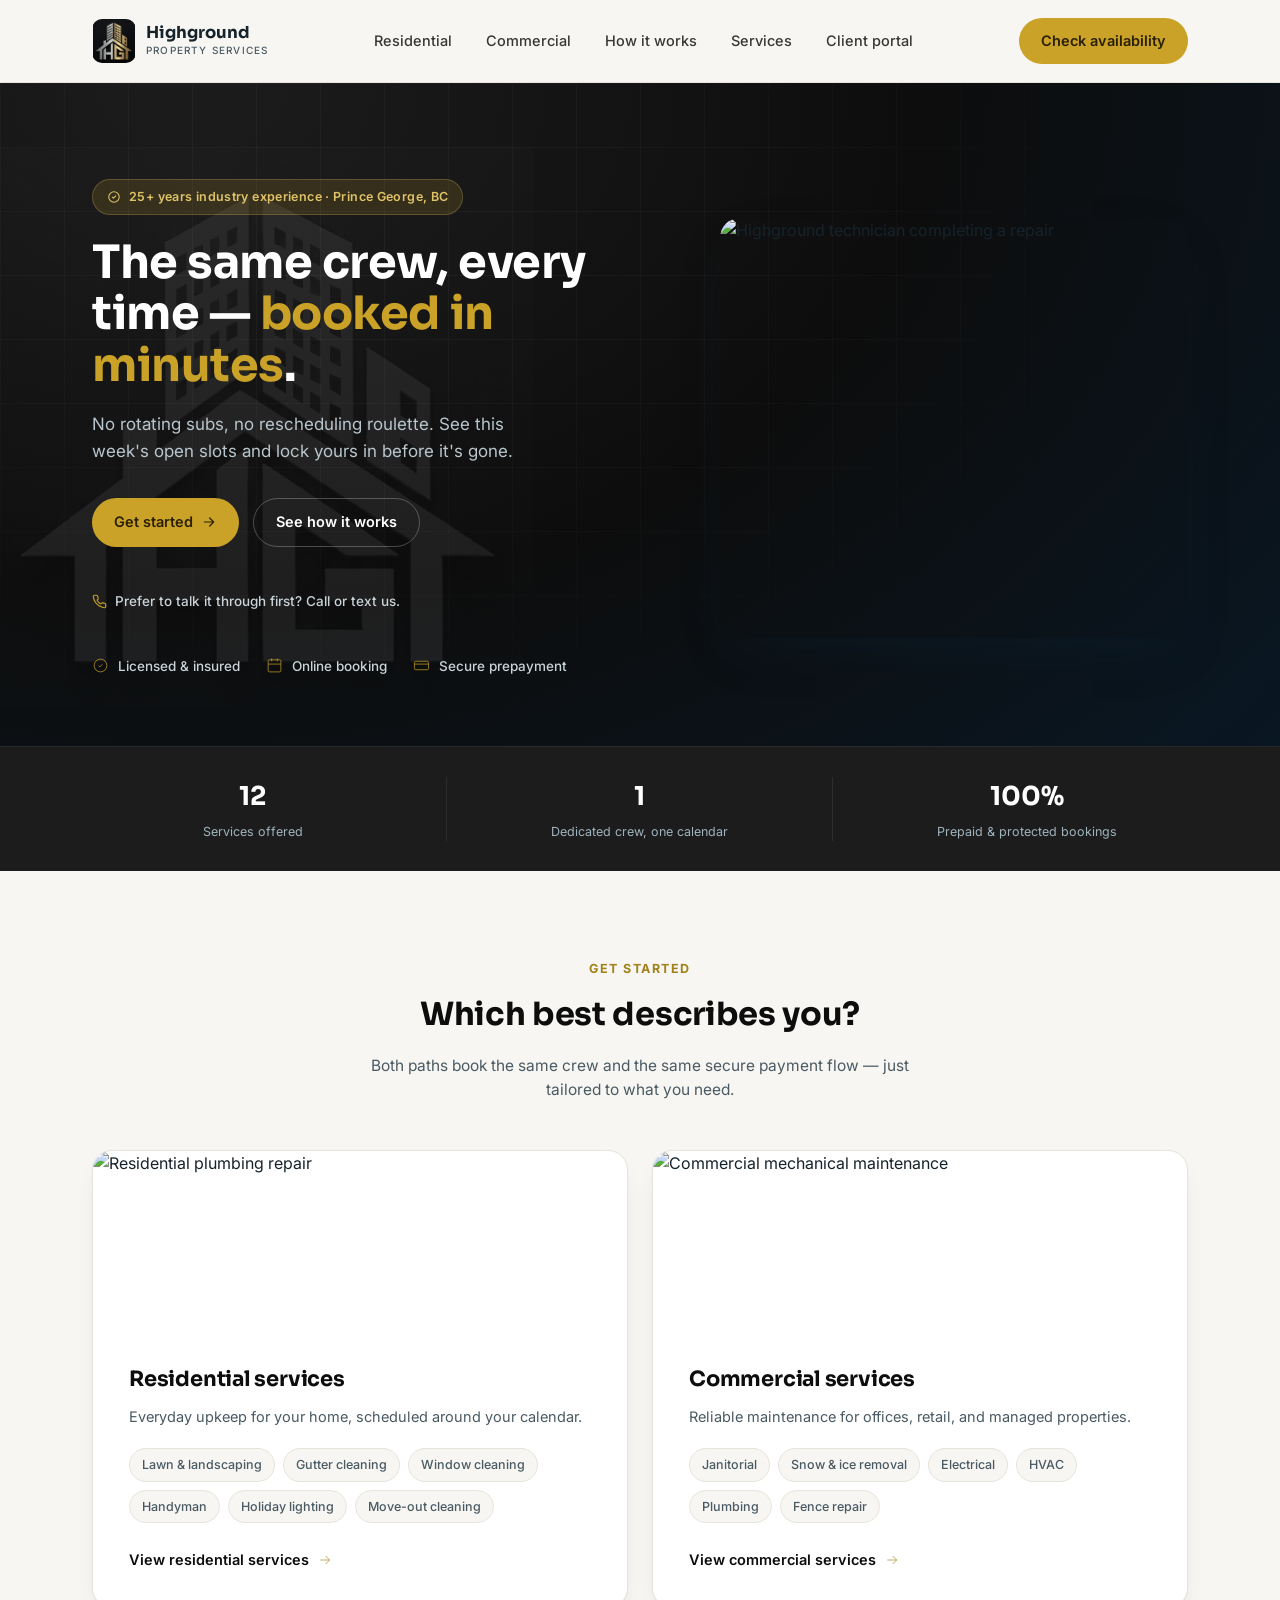
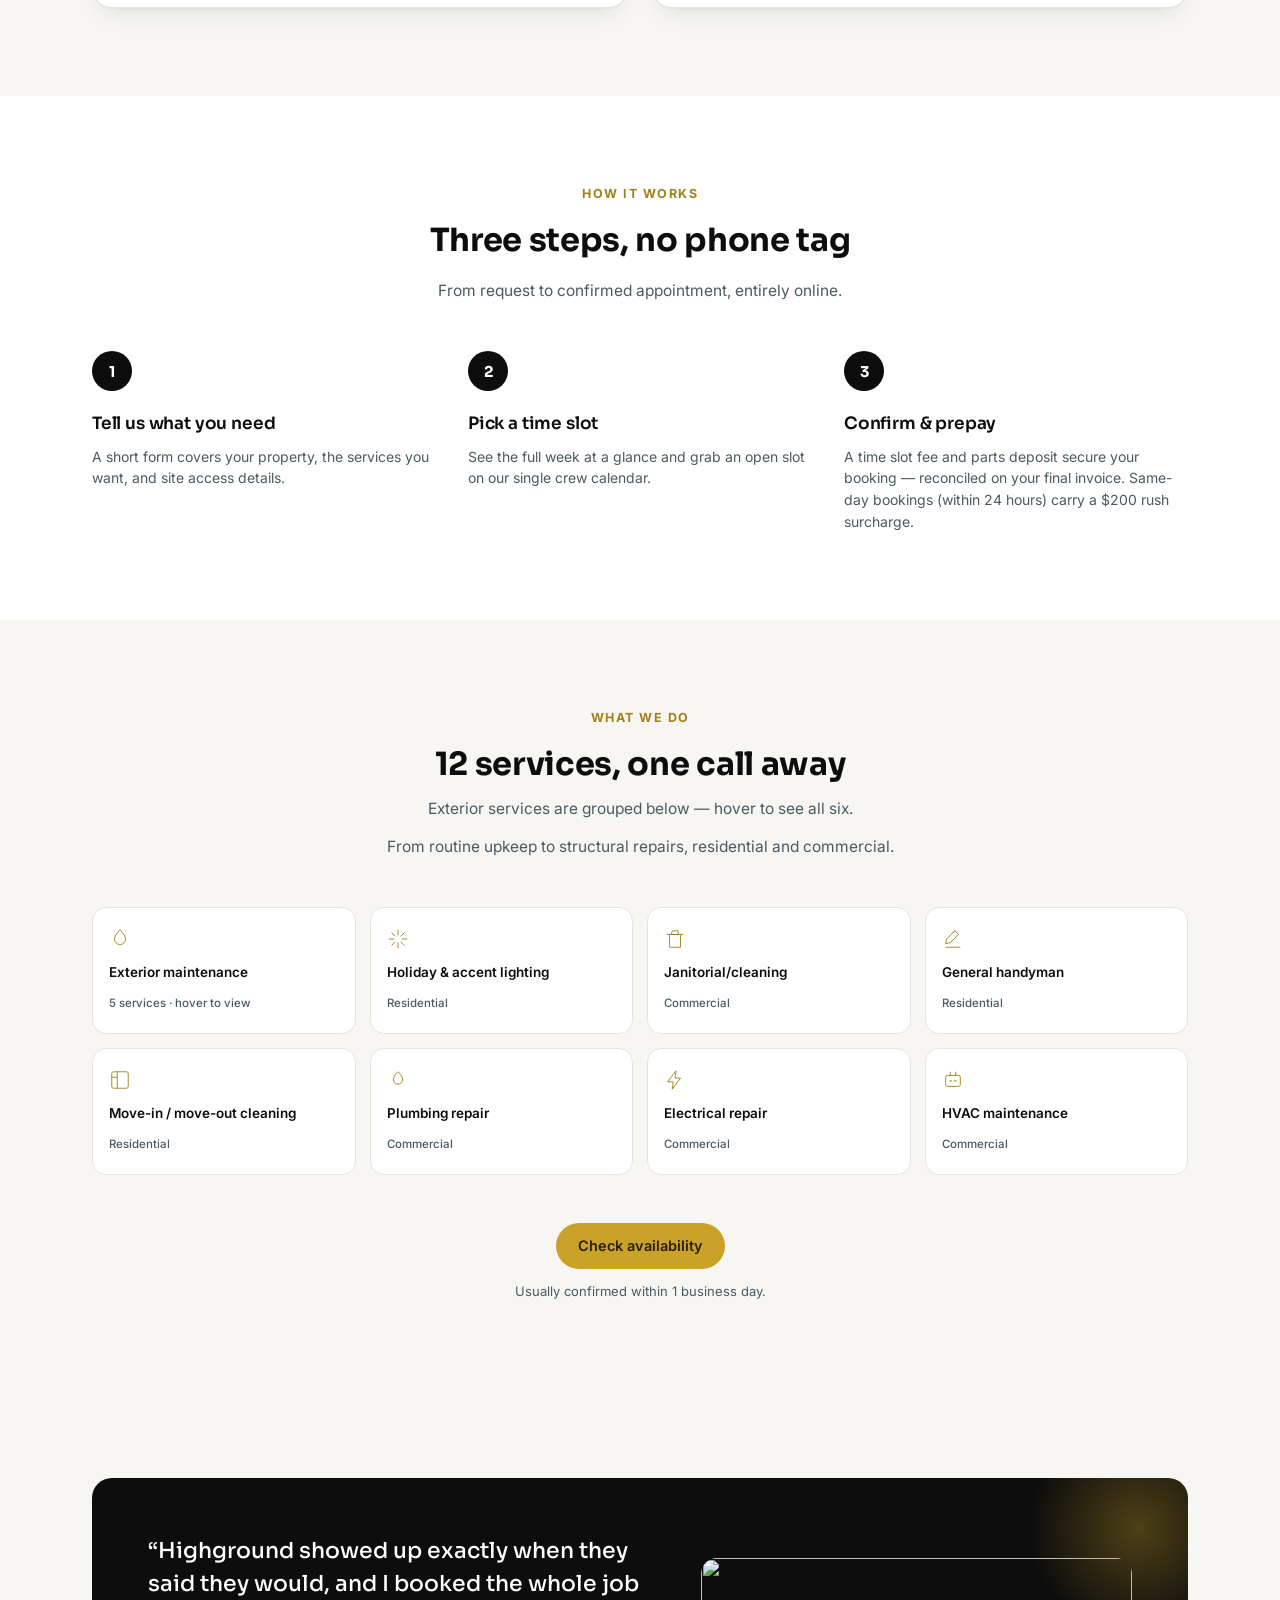
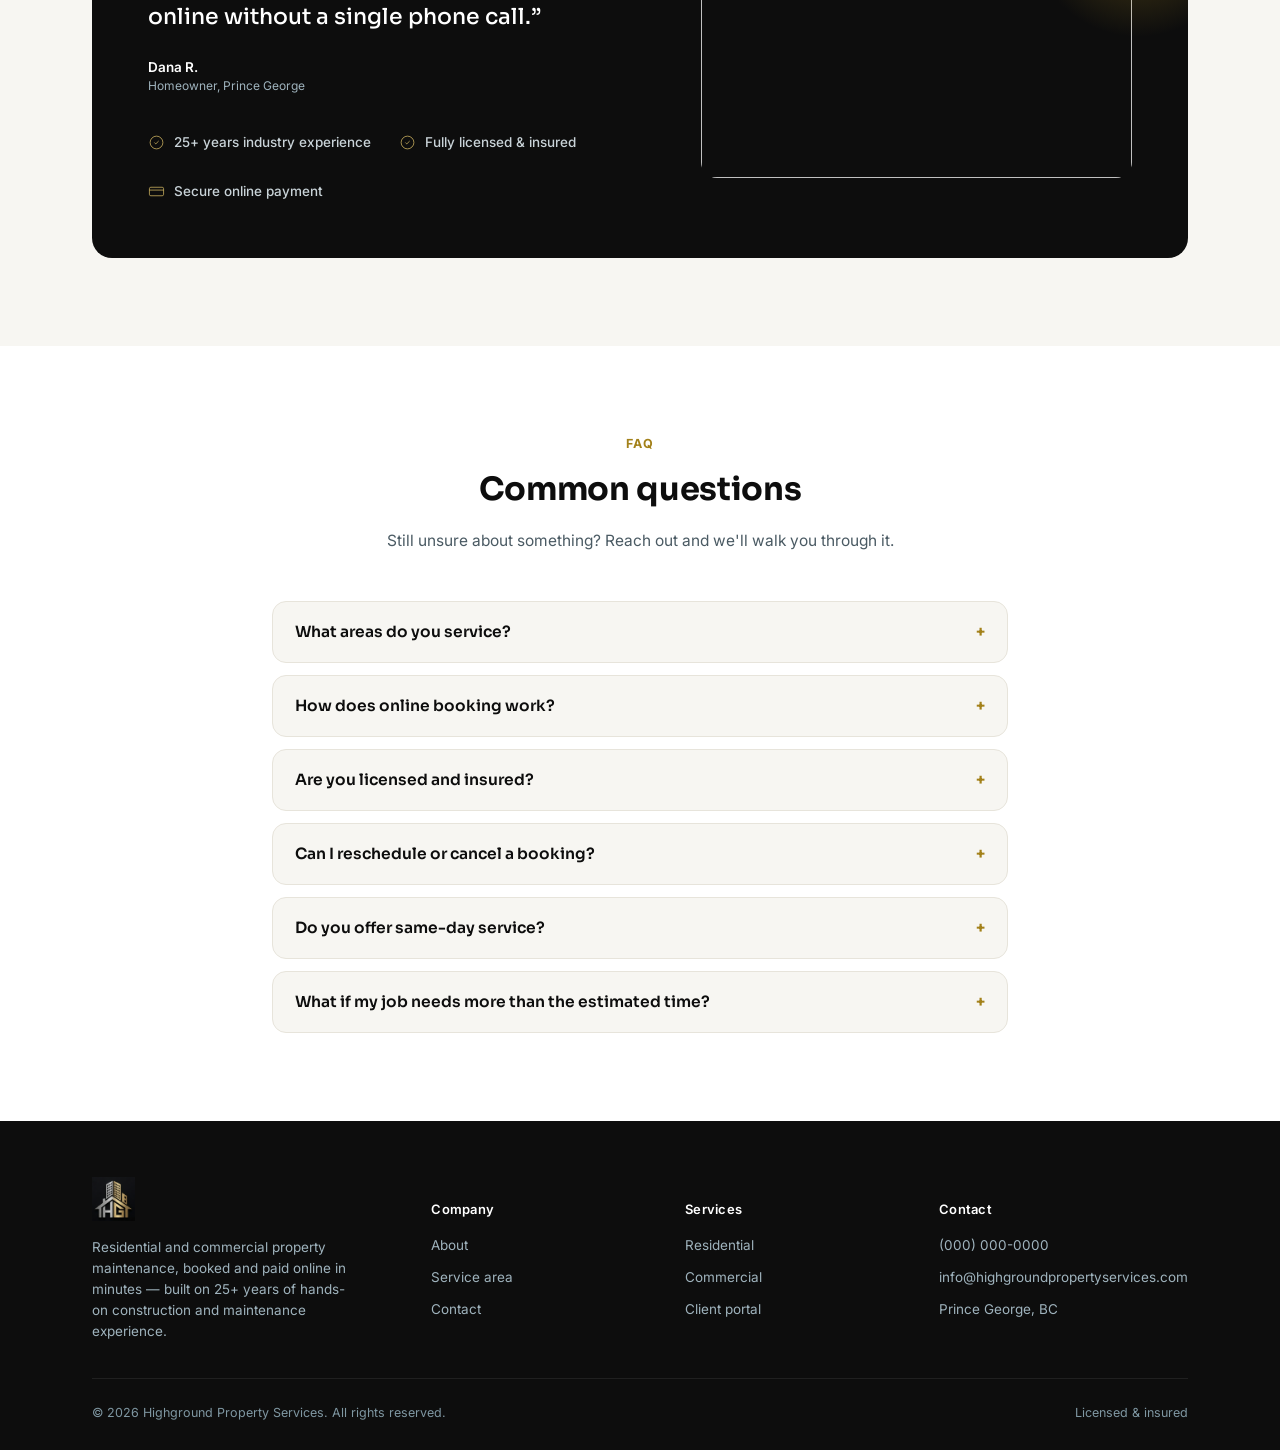
==== commit 0d52a16b: "Fix favicon, hero watermark, and footer logo references" ====
--- a/index.html
+++ b/index.html
@@ -7,7 +7,7 @@
 <link rel="preconnect" href="https://fonts.googleapis.com">
 <link rel="preconnect" href="https://fonts.gstatic.com" crossorigin>
 <link href="https://fonts.googleapis.com/css2?family=Sora:wght@400;500;600;700;800&family=Inter:wght@400;500;600&display=swap" rel="stylesheet">
-<link rel="icon" href="logo-assets/HGPS_icon_transparent.png">
+<link rel="icon" href="logo-assets/logo%20edit%20zoom.png">
 <link rel="stylesheet" href="styles.css">
 </head>
 <body>
@@ -27,7 +27,7 @@
 </header>
 <section class="hero">
   <div class="wrap hero-inner">
-    <img src="logo-assets/HGPS_icon_transparent.png" alt="" class="hero-logo-ghost" aria-hidden="true">
+    <img src="logo-assets/logo%20edit%20zoom.png" alt="" class="hero-logo-ghost" aria-hidden="true">
     <div style="position:relative;z-index:1;">
       <span class="eyebrow">
         <svg class="icon" style="width:14px;height:14px;stroke:#e0c368;" viewBox="0 0 24 24"><path d="M9 12l2 2 4-4"/><circle cx="12" cy="12" r="9"/></svg>
@@ -184,7 +184,7 @@
   <div class="wrap">
     <div class="footer-grid">
       <div class="footer-col">
-        <img src="logo-assets/HGPS_white_lockup_transparent.png" alt="Highground Property Services" style="height:44px;width:auto;margin-bottom:16px;">
+        <img src="logo-assets/logo%20edit%20zoom.png" alt="Highground Property Services" style="height:44px;width:auto;margin-bottom:16px;">
         <p style="font-size:13.5px;color:#9fb3bd;max-width:260px;">Residential and commercial property maintenance, booked and paid online in minutes &mdash; built on 25+ years of hands-on construction and maintenance experience.</p>
       </div>
       <div class="footer-col">
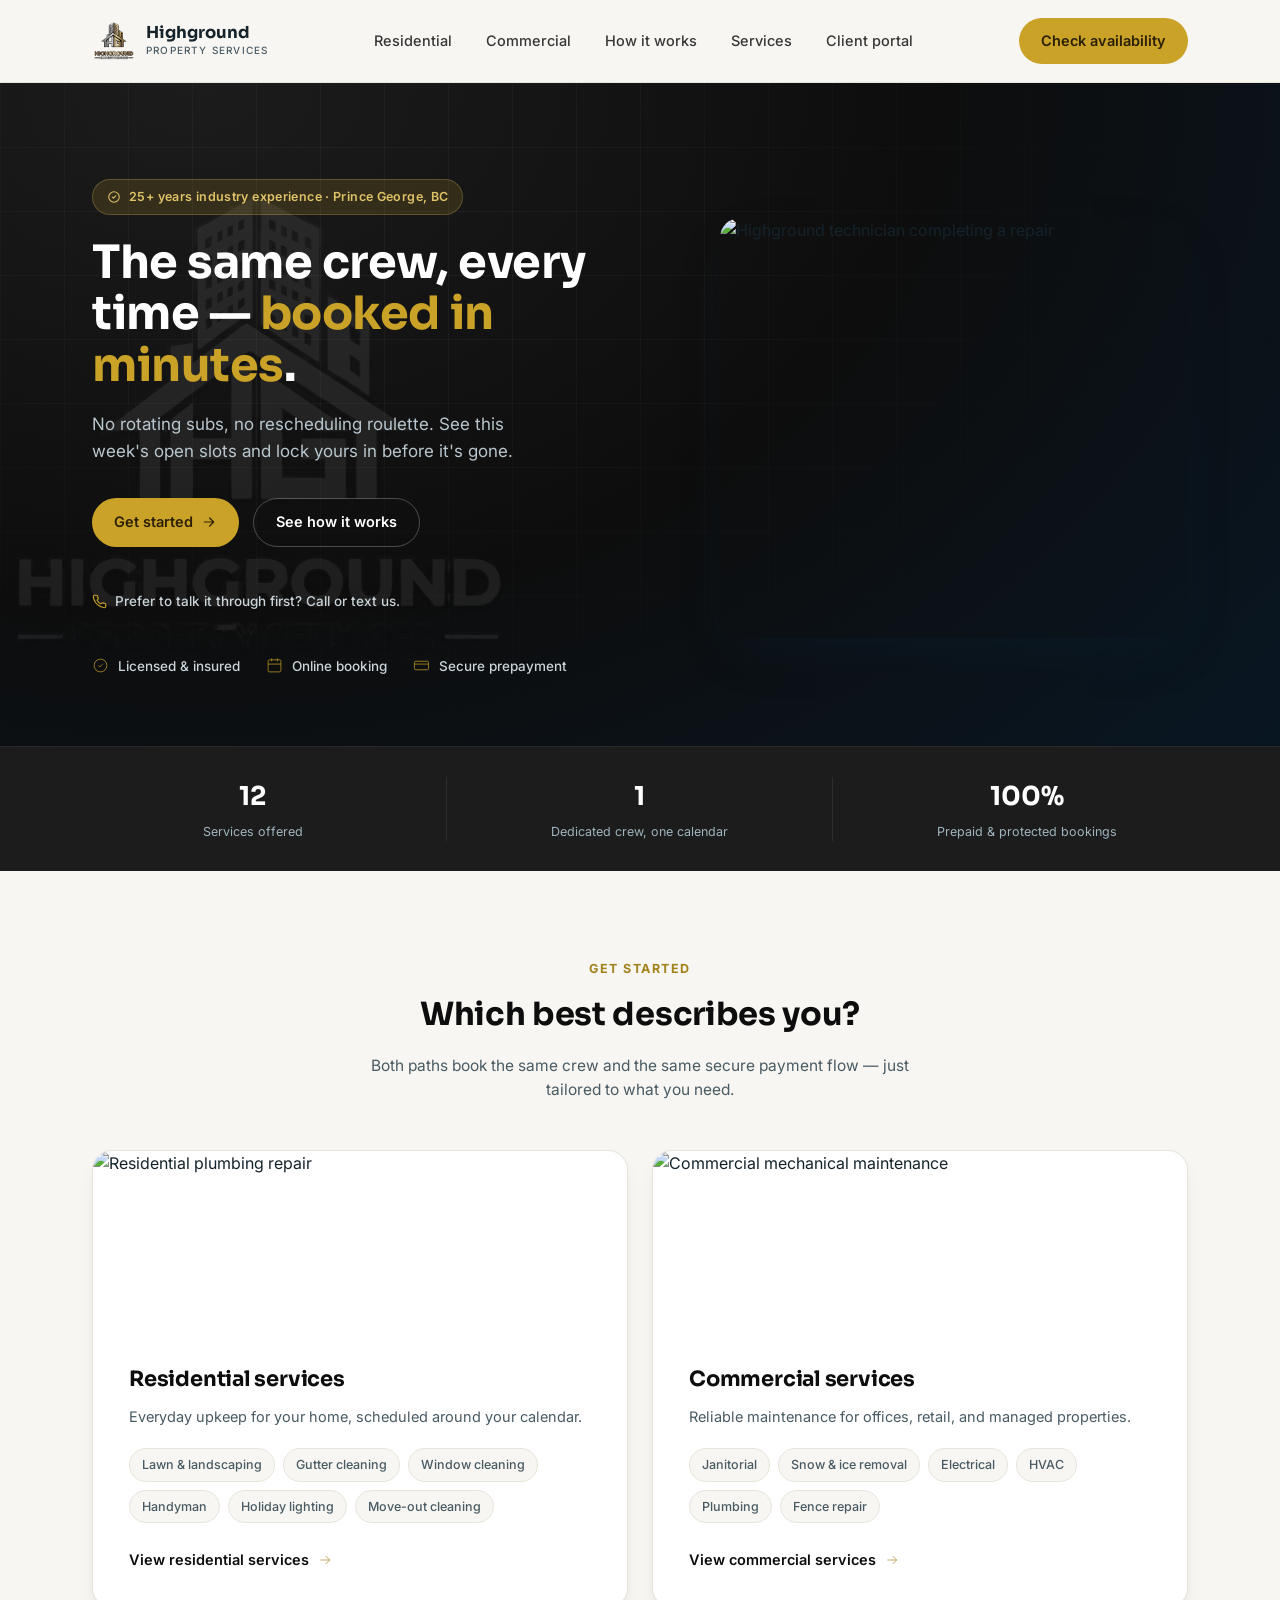
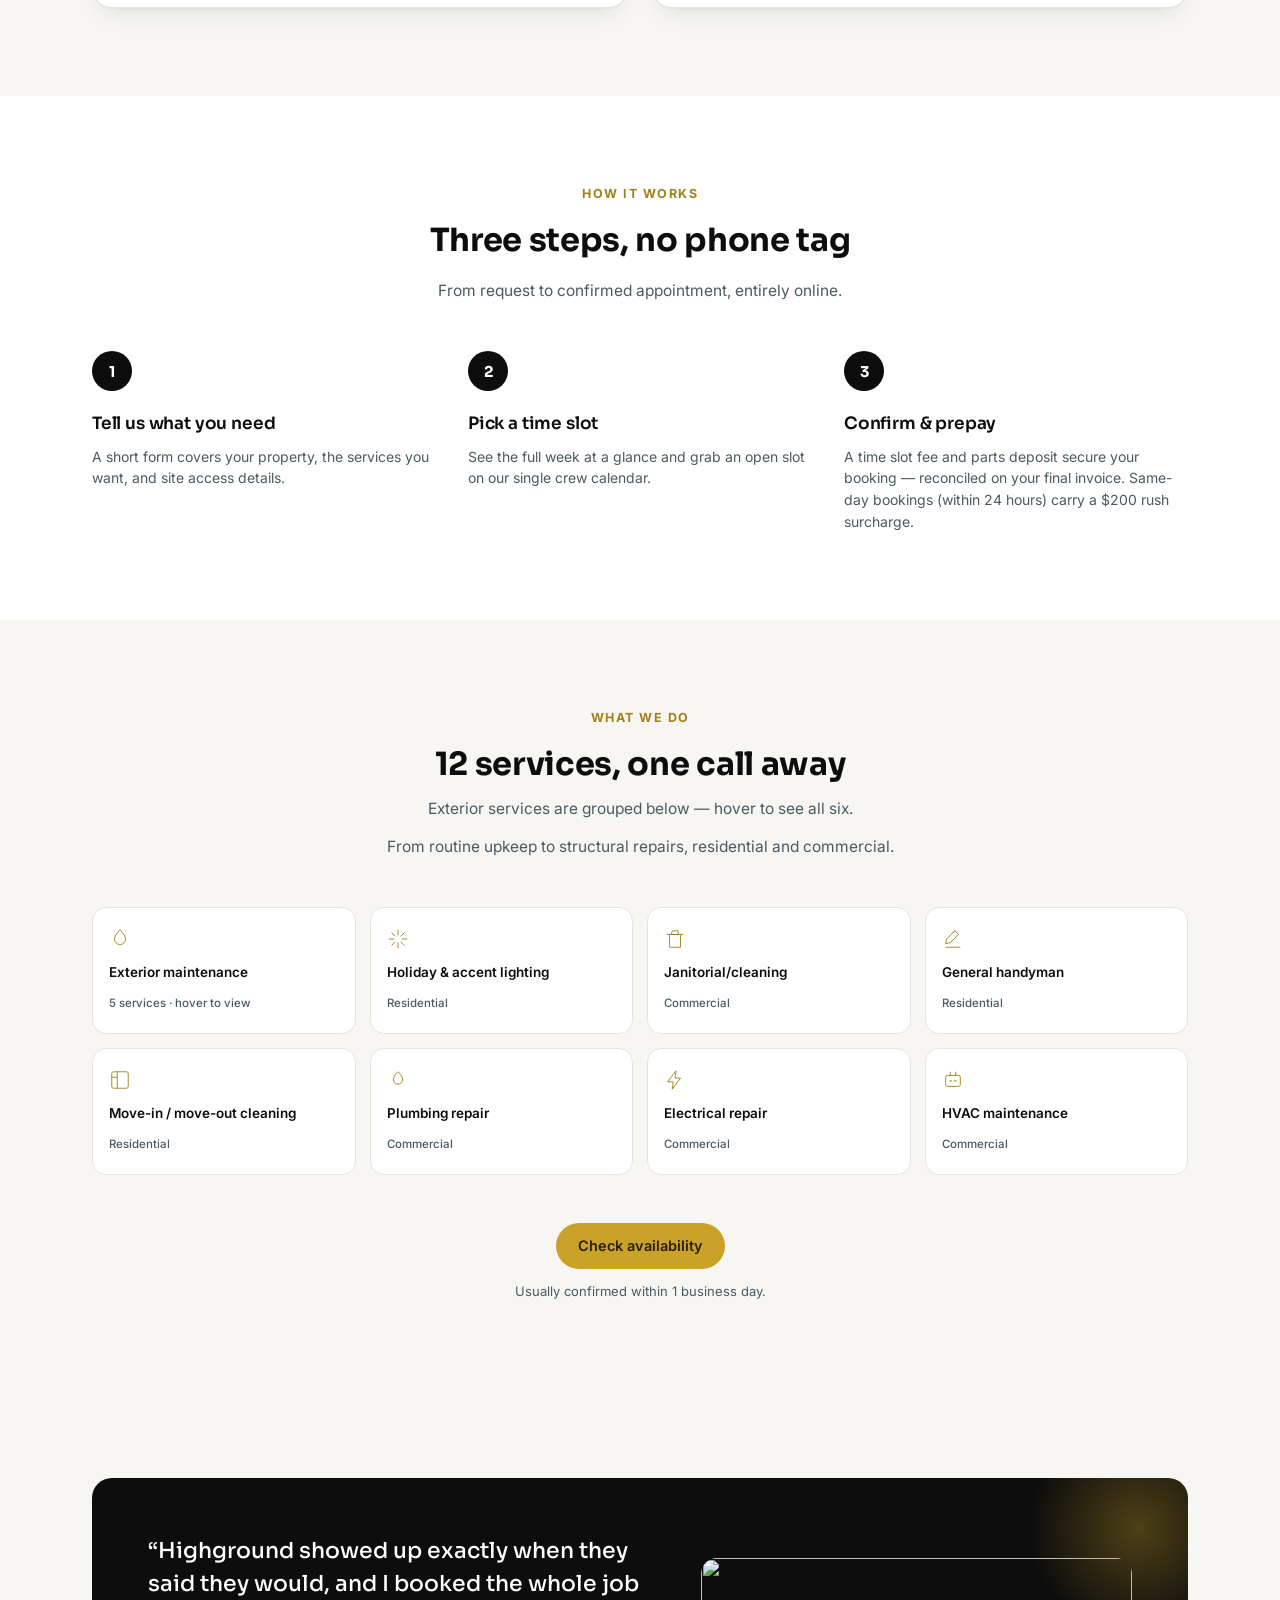
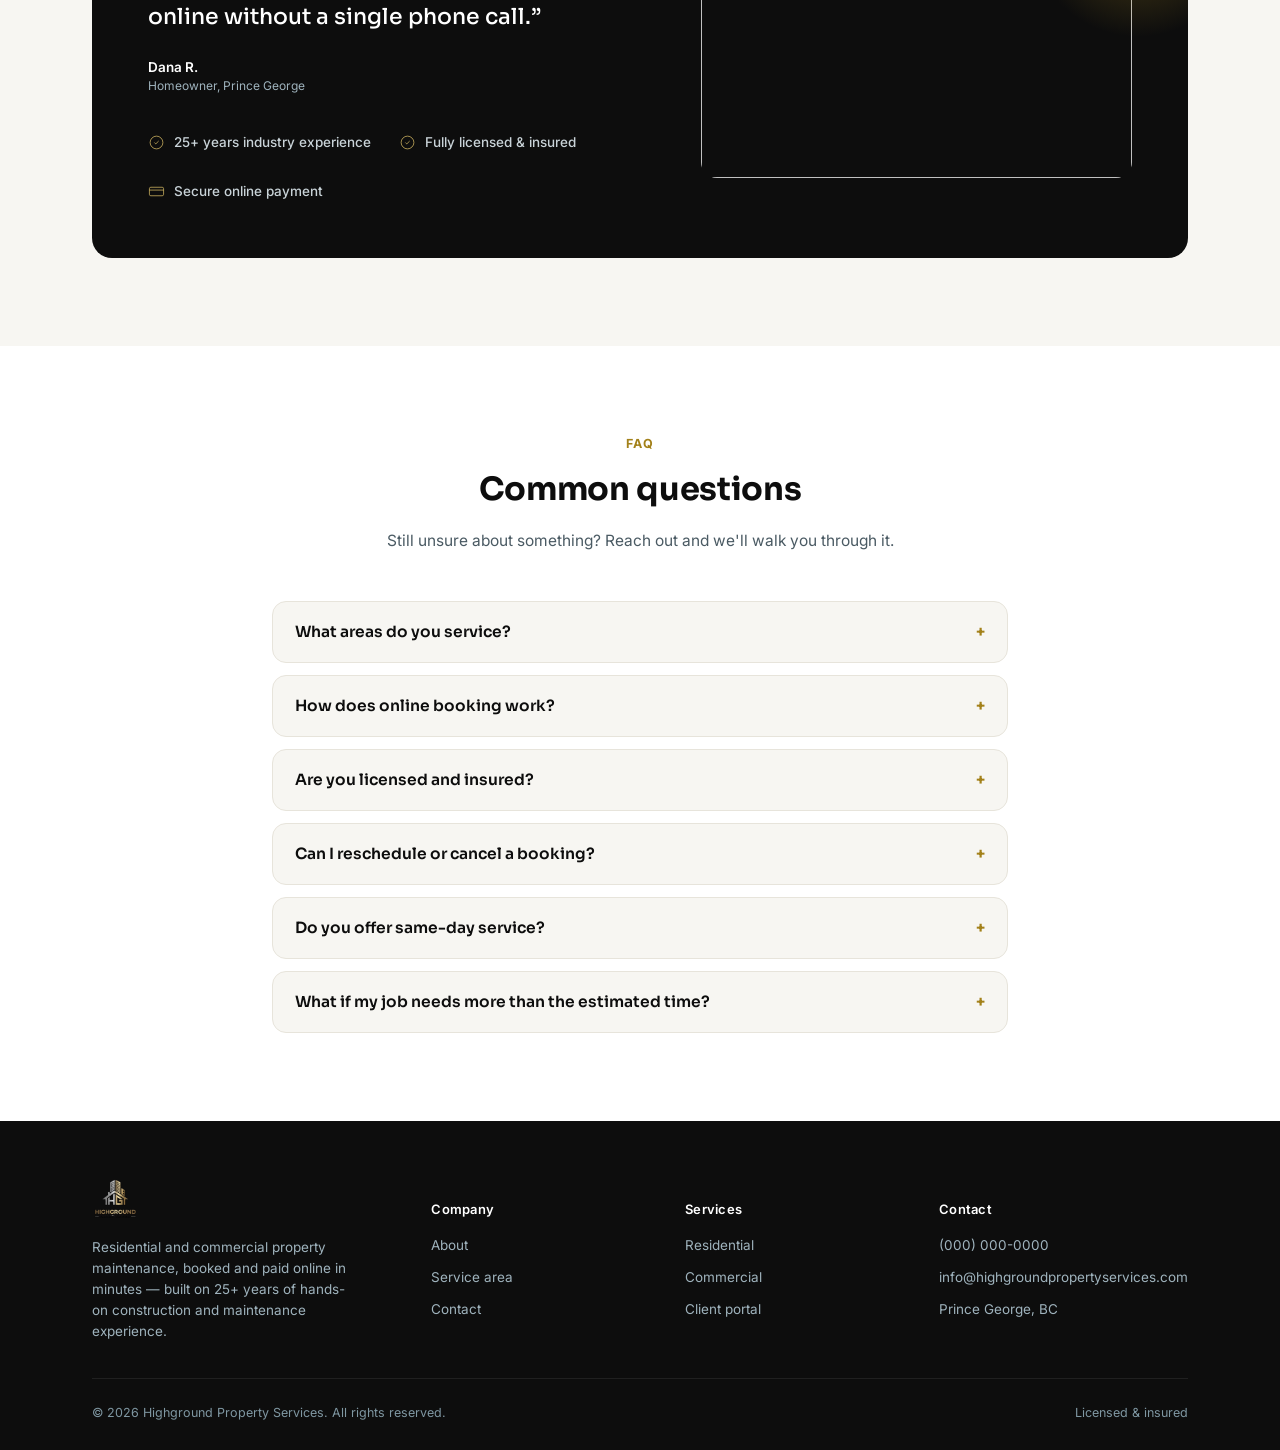
==== commit 31068256: "Point logo references at correctly-uploaded HGSP_brand_mark_ongold.png" ====
--- a/index.html
+++ b/index.html
@@ -7,7 +7,7 @@
 <link rel="preconnect" href="https://fonts.googleapis.com">
 <link rel="preconnect" href="https://fonts.gstatic.com" crossorigin>
 <link href="https://fonts.googleapis.com/css2?family=Sora:wght@400;500;600;700;800&family=Inter:wght@400;500;600&display=swap" rel="stylesheet">
-<link rel="icon" href="logo-assets/logo%20edit%20zoom.png">
+<link rel="icon" href="logo-assets/HGSP_brand_mark_ongold.png">
 <link rel="stylesheet" href="styles.css">
 </head>
 <body>
@@ -15,7 +15,7 @@
 <header>
   <nav>
     <a href="index.html" class="logo">
-      <img src="logo-assets/logo%20edit%20zoom.png" alt="" class="logo-mark">
+      <img src="logo-assets/HGSP_brand_mark_ongold.png" alt="" class="logo-mark">
       <div class="logo-text">
         <div class="logo-title">Highground</div>
         <div class="logo-subtitle">Property Services</div>
@@ -27,7 +27,7 @@
 </header>
 <section class="hero">
   <div class="wrap hero-inner">
-    <img src="logo-assets/logo%20edit%20zoom.png" alt="" class="hero-logo-ghost" aria-hidden="true">
+    <img src="logo-assets/HGSP_brand_mark_ongold.png" alt="" class="hero-logo-ghost" aria-hidden="true">
     <div style="position:relative;z-index:1;">
       <span class="eyebrow">
         <svg class="icon" style="width:14px;height:14px;stroke:#e0c368;" viewBox="0 0 24 24"><path d="M9 12l2 2 4-4"/><circle cx="12" cy="12" r="9"/></svg>
@@ -184,7 +184,7 @@
   <div class="wrap">
     <div class="footer-grid">
       <div class="footer-col">
-        <img src="logo-assets/logo%20edit%20zoom.png" alt="Highground Property Services" style="height:44px;width:auto;margin-bottom:16px;">
+        <img src="logo-assets/HGSP_brand_mark_ongold.png" alt="Highground Property Services" style="height:44px;width:auto;margin-bottom:16px;">
         <p style="font-size:13.5px;color:#9fb3bd;max-width:260px;">Residential and commercial property maintenance, booked and paid online in minutes &mdash; built on 25+ years of hands-on construction and maintenance experience.</p>
       </div>
       <div class="footer-col">
